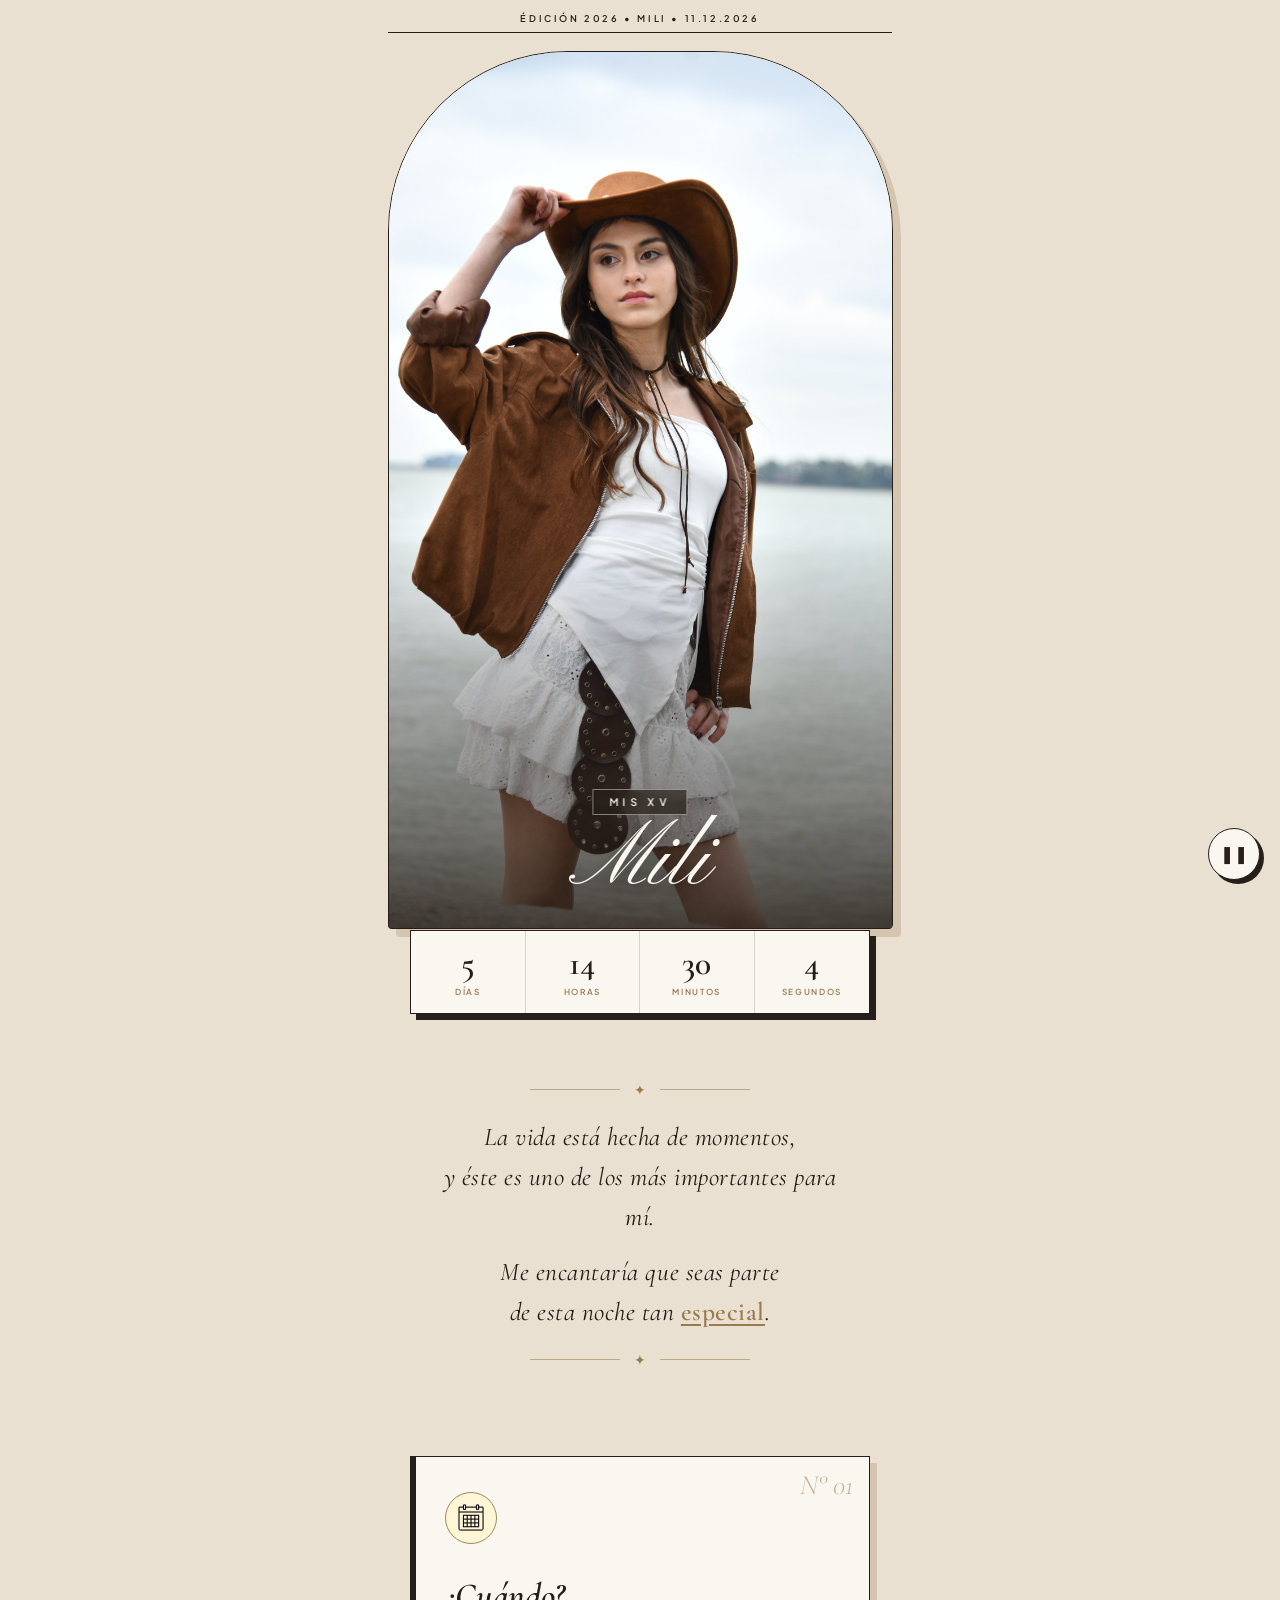
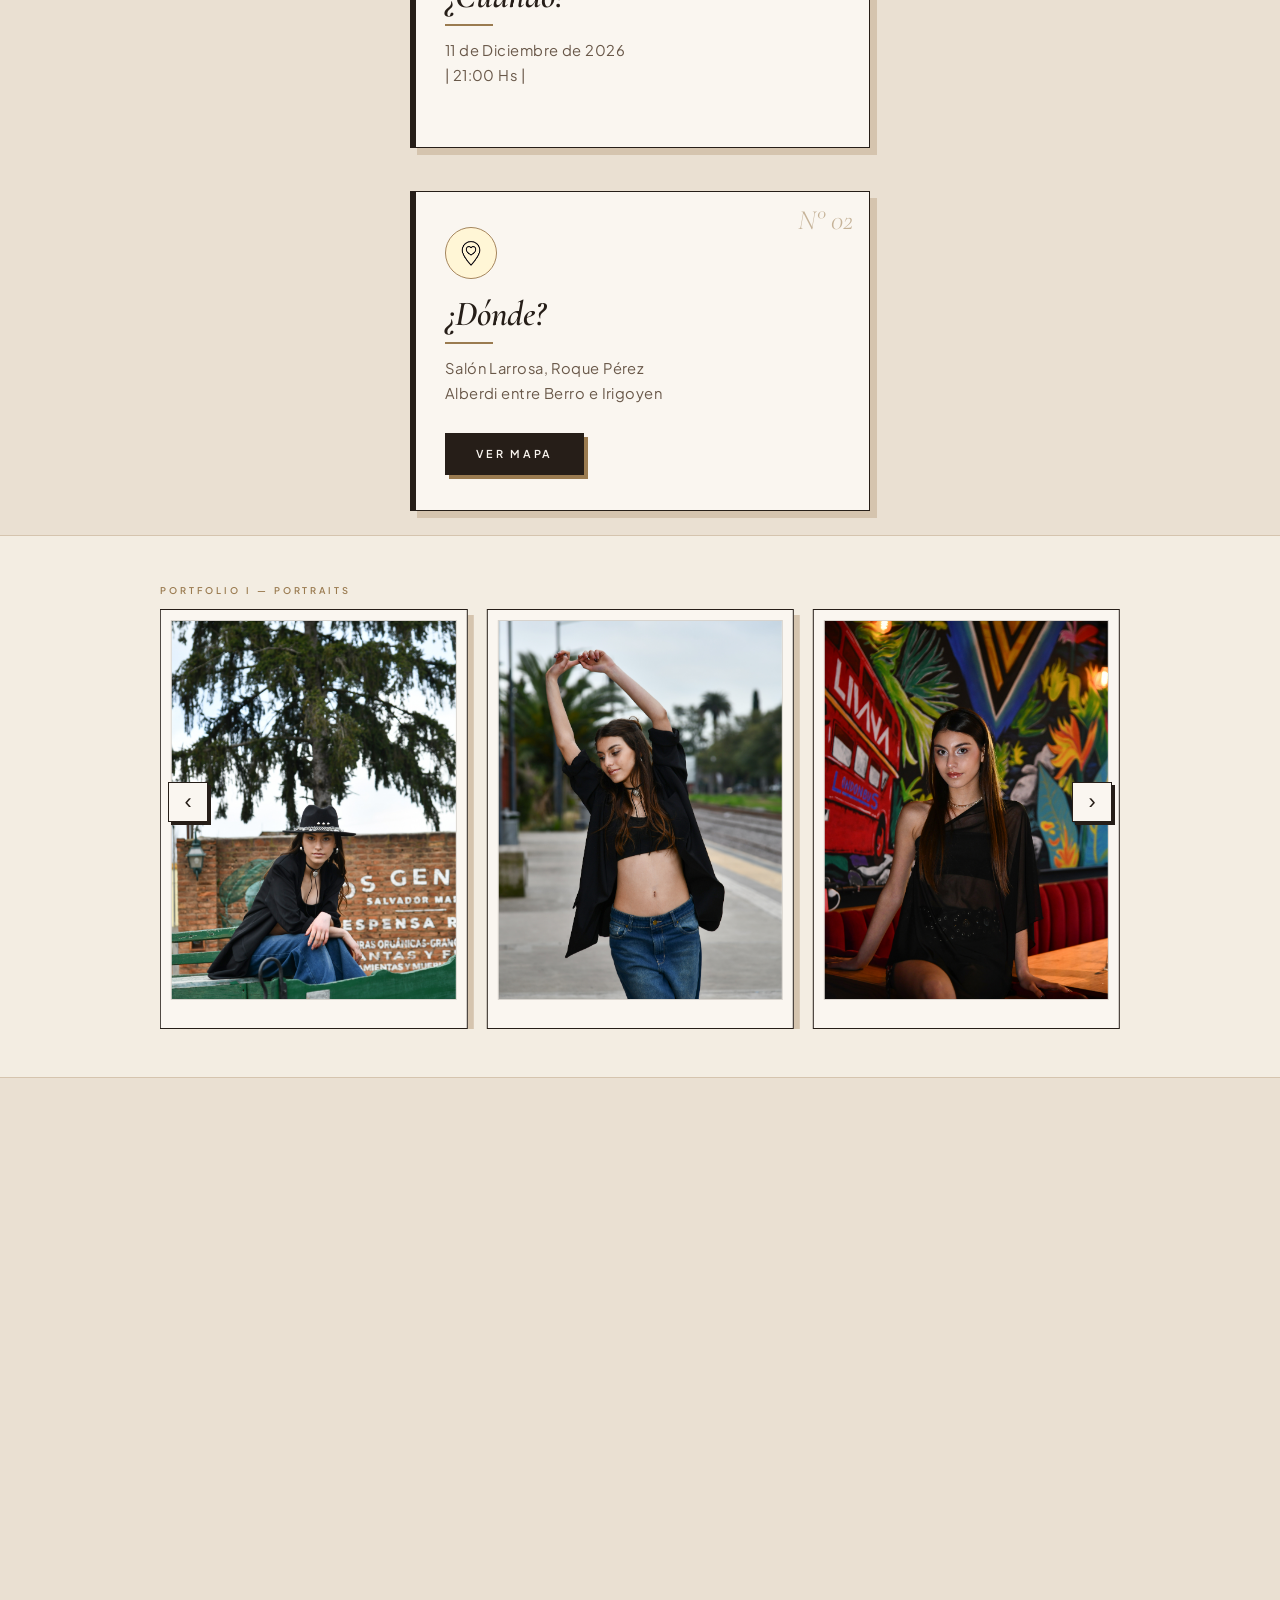
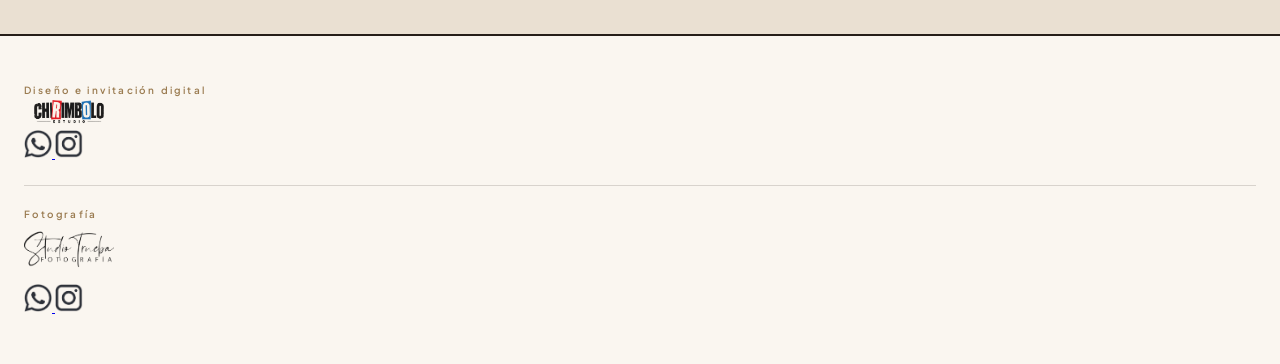
==== invitacion.html @ b67d34da "Add files via upload" ====
<!DOCTYPE html>
<html lang="es">
<head>
  <meta charset="UTF-8" />
  <meta name="viewport" content="width=device-width, initial-scale=1.0" />
  <title>Mis XV Mili</title>

  <link rel="icon" type="image/png" href="Pixelarte Isologotipo.png">

  <link rel="stylesheet" href="inv.css">
</head>
<body>

  <!-- Música -->
  <audio id="musica" loop>
    <source src="Clocks-Coldplay Letra en español inglés.mp3" type="audio/mpeg">
  </audio>

  <!-- Botón música -->
  <button id="musicToggle" class="music-btn">▶</button>

<section class="foto-portada">
  <img src="Inicio.JPG" class="hero-desktop" alt="Foto de la quinceañera">
  <img src="Inicio.JPG" class="hero-mobile" alt="Foto">
  <div class="hero-text">
    <span class="hero-title">MIS XV</span>

<div class="hero-divider">
    <span>✦</span>
</div>

<span class="hero-name">Mili</span>
  </div>

  
   <!-- CUENTA REGRESIVA -->
  <div class="countdown-wrapper">
    <div class="countdown">
      <div class="time-box">
        <span id="days">0</span>
        <small>DÍAS</small>
      </div>
      <div class="time-box">
        <span id="hours">0</span>
        <small>HORAS</small>
      </div>
      <div class="time-box">
        <span id="minutes">0</span>
        <small>MINUTOS</small>
      </div>
      <div class="time-box">
        <span id="seconds">0</span>
        <small>SEGUNDOS</small>
      </div>
    </div>
  </div>
</section>


 <section class="frase-separador">

    <div class="linea reveal">
        ✦
    </div>

    <p class="frase-texto reveal">
        La vida está hecha de momentos,<br>
        y éste es uno de los más importantes para mí.
    </p>

    <p class="frase-texto reveal">
        Me encantaría que seas parte<br>
        de esta noche tan <span>especial</span>.
    </p>

    <div class="linea reveal">
        ✦
    </div>

</section>

<section class="section-fecha reveal">
  <div class="fecha-contenido">
    
    <div class="fecha-icono">
      <img src="Cuando.gif" alt="Calendario">
    </div>

    <h2 class="fecha-titulo">¿Cuándo?</h2>

    <p class="fecha-texto">
      11 de Diciembre de 2026<br>
      | 21:00 Hs |
    </p>

  </div>
</section>

<section class="donde-section reveal">

  <!-- ICONO (poné tu imagen acá) -->
  <img src="Calendario.gif" alt="Ubicación" class="icono-donde">

  <p class="donde-titulo">¿Dónde?</p>

  <p class="donde-info">
    Salón Larrosa, Roque Pérez <br>
    Alberdi entre Berro e Irigoyen
  </p>

  <button class="donde-boton" onclick="abrirMapa('fiesta')">
    VER MAPA
  </button>

</section>
<!-- MAPA MODAL -->
<div id="mapaModal" class="mapa-modal">
  <div class="mapa-contenido">
    <button class="cerrar-album" onclick="cerrarMapa()"></button>
    
   <iframe 
src="https://www.google.com/maps/embed?pb=!1m18!1m12!1m3!1d3252.9111713879424!2d-59.37922183006784!3d-35.38265906563642!2m3!1f0!2f0!3f0!3m2!1i1024!2i768!4f13.1!3m3!1m2!1s0x95bdbbd68491aa37%3A0xf78b8e0d3617f4bd!2sSal%C3%B3n%20Larrossa!5e0!3m2!1ses-419!2sar!4v1794348643509!5m2!1ses-419!2sar"
allowfullscreen=""
loading="lazy"
referrerpolicy="strict-origin-when-cross-origin">
</iframe>
  </div>
</div>

<section class="carousel-section reveal">
  <div class="carousel-container carousel-hidden">


    <button class="carousel-btn prev" onclick="moveSlide(this, -1)">‹</button>
<button class="carousel-btn next" onclick="moveSlide(this, 1)">›</button>



    <div class="carousel-track">
      <div class="carousel-item"><img src="1.JPG" alt=""></div>
      <div class="carousel-item"><img src="2.JPG" alt=""></div>
      <div class="carousel-item"><img src="3.JPG" alt=""></div>
      <div class="carousel-item"><img src="4.JPG" alt=""></div>
      <div class="carousel-item"><img src="1.JPG" alt=""></div>
      <div class="carousel-item"><img src="2.JPG" alt=""></div>
      <div class="carousel-item"><img src="3.JPG" alt=""></div>
      <div class="carousel-item"><img src="4.JPG" alt=""></div>
      <div class="carousel-item"><img src="1.JPG" alt=""></div>
      <div class="carousel-item"><img src="2.JPG" alt=""></div>
      <div class="carousel-item"><img src="3.JPG" alt=""></div>
      <div class="carousel-item"><img src="4.JPG" alt=""></div>
      <div class="carousel-item"><img src="1.JPG" alt=""></div>
      <div class="carousel-item"><img src="2.JPG" alt=""></div>
      <div class="carousel-item"><img src="3.JPG" alt=""></div>
      <div class="carousel-item"><img src="4.JPG" alt=""></div>
      <div class="carousel-item"><img src="1.JPG" alt=""></div>
      <div class="carousel-item"><img src="2.JPG" alt=""></div>
      <div class="carousel-item"><img src="3.JPG" alt=""></div>
      <div class="carousel-item"><img src="4.JPG" alt=""></div>
      <div class="carousel-item"><img src="1.JPG" alt=""></div>
      <div class="carousel-item"><img src="2.JPG" alt=""></div>
      <div class="carousel-item"><img src="3.JPG" alt=""></div>
      <div class="carousel-item"><img src="4.JPG" alt=""></div>
      <div class="carousel-item"><img src="1.JPG" alt=""></div>
      <div class="carousel-item"><img src="2.JPG" alt=""></div>
      <div class="carousel-item"><img src="3.JPG" alt=""></div>
      <div class="carousel-item"><img src="4.JPG" alt=""></div>
      <div class="carousel-item"><img src="1.JPG" alt=""></div>
      <div class="carousel-item"><img src="2.JPG" alt=""></div>
      <div class="carousel-item"><img src="3.JPG" alt=""></div>
      <div class="carousel-item"><img src="4.JPG" alt=""></div>
      <div class="carousel-item"><img src="1.JPG" alt=""></div>
      <div class="carousel-item"><img src="2.JPG" alt=""></div>
      <div class="carousel-item"><img src="3.JPG" alt=""></div>
      <div class="carousel-item"><img src="4.JPG" alt=""></div>
      <div class="carousel-item"><img src="1.JPG" alt=""></div>
      <div class="carousel-item"><img src="2.JPG" alt=""></div>
      <div class="carousel-item"><img src="3.JPG" alt=""></div>
      <div class="carousel-item"><img src="4.JPG" alt=""></div>
      <div class="carousel-item"><img src="1.JPG" alt=""></div>
      <div class="carousel-item"><img src="2.JPG" alt=""></div>
      <div class="carousel-item"><img src="3.JPG" alt=""></div>
      <div class="carousel-item"><img src="4.JPG" alt=""></div>
      <div class="carousel-item"><img src="1.JPG" alt=""></div>
      <div class="carousel-item"><img src="2.JPG" alt=""></div>
      <div class="carousel-item"><img src="3.JPG" alt=""></div>
      <div class="carousel-item"><img src="4.JPG" alt=""></div>   
    </div>

  </div>
</section>

<section class="dresscode-section reveal">

  <!-- ICONO (reemplazá src por el tuyo) -->
  <img src="Ubicacion.gif" alt="Dress Code" class="dresscode-icono">

  <h2 class="dresscode-titulo">Dress Code</h2>

  <p class="dresscode-tipo">ELEGANTE - SPORT</p>

  <div class="dresscode-linea"></div>

  <p class="dresscode-aclaracion">
    Evitar colores claros <br>
    cómo el beige.<br>
    
  </p>

</section>

<section class="regalo-section reveal">

  <div class="regalo-contenido">

    <!-- ICONO -->
    <div class="regalo-icono">
      <img src="Diamante.gif" alt="Regalo">
    </div>

    <h2 class="regalo-titulo">Regalo</h2>

   <p class="regalo-texto">
  Tu presencia es mi mejor regalo.<br>
  Pero si deseás tener un detalle conmigo,<br>
  en el salón encontrarás una urna disponible<br>
</p>

  

  </section>

<section class="carousel-section carousel-horizontal reveal">

  <div class="carousel-container carousel-hidden">

    <button class="carousel-btn prev" onclick="moveSlide(this, -1)">‹</button>
<button class="carousel-btn next" onclick="moveSlide(this, 1)">›</button>


    <div class="carousel-track">
      
      <div class="carousel-item"><img src="5.JPG" alt=""></div>
      <div class="carousel-item"><img src="6.JPG" alt=""></div>
       <div class="carousel-item"><img src="7.JPG" alt=""></div>
      <div class="carousel-item"><img src="8.JPG" alt=""></div>
      <div class="carousel-item"><img src="5.JPG" alt=""></div>
      <div class="carousel-item"><img src="6.JPG" alt=""></div>
       <div class="carousel-item"><img src="7.JPG" alt=""></div>
      <div class="carousel-item"><img src="8.JPG" alt=""></div>
      <div class="carousel-item"><img src="5.JPG" alt=""></div>
      <div class="carousel-item"><img src="6.JPG" alt=""></div>
       <div class="carousel-item"><img src="7.JPG" alt=""></div>
      <div class="carousel-item"><img src="8.JPG" alt=""></div>
      <div class="carousel-item"><img src="5.JPG" alt=""></div>
      <div class="carousel-item"><img src="6.JPG" alt=""></div>
       <div class="carousel-item"><img src="7.JPG" alt=""></div>
      <div class="carousel-item"><img src="8.JPG" alt=""></div>
      <div class="carousel-item"><img src="5.JPG" alt=""></div>
      <div class="carousel-item"><img src="6.JPG" alt=""></div>
       <div class="carousel-item"><img src="7.JPG" alt=""></div>
      <div class="carousel-item"><img src="8.JPG" alt=""></div>
      <div class="carousel-item"><img src="5.JPG" alt=""></div>
      <div class="carousel-item"><img src="6.JPG" alt=""></div>
       <div class="carousel-item"><img src="7.JPG" alt=""></div>
      <div class="carousel-item"><img src="8.JPG" alt=""></div>
      <div class="carousel-item"><img src="5.JPG" alt=""></div>
      <div class="carousel-item"><img src="6.JPG" alt=""></div>
       <div class="carousel-item"><img src="7.JPG" alt=""></div>
      <div class="carousel-item"><img src="8.JPG" alt=""></div>
      <div class="carousel-item"><img src="5.JPG" alt=""></div>
      <div class="carousel-item"><img src="6.JPG" alt=""></div>
       <div class="carousel-item"><img src="7.JPG" alt=""></div>
      <div class="carousel-item"><img src="8.JPG" alt=""></div>
      <div class="carousel-item"><img src="5.JPG" alt=""></div>
      <div class="carousel-item"><img src="6.JPG" alt=""></div>
       <div class="carousel-item"><img src="7.JPG" alt=""></div>
      <div class="carousel-item"><img src="8.JPG" alt=""></div>
    </div>

  </div>

</section>

<section class="frase-separador frase-oscura reveal">

  <div class="linea reveal">
    ✦
</div>

<p class="frase-texto-oscura reveal">
    Quiero que seas parte<br>
    de esta noche tan <span>especial</span> para mí.
</p>

<div class="linea reveal">
    ✦
</div>

</section>
<section class="musica-section reveal">

  <img src="Musica.gif" alt="Música" class="musica-icono">

  <h2 class="musica-titulo">Sumá tu canción</h2>

  <p class="musica-texto">
    Ayudame a crear la playlist<br>
     de una noche inolvidable.
  </p>

  <!-- 🎧 VISTA PREVIA SPOTIFY -->
<div class="spotify-preview">
  <iframe
    src="https://open.spotify.com/embed/playlist/00K1z0kXA0NPDXsblaINLL?theme=0"
    loading="lazy"
    allow="autoplay; clipboard-write; encrypted-media; fullscreen; picture-in-picture">
  </iframe>
</div>

<a
  href="https://open.spotify.com/playlist/00K1z0kXA0NPDXsblaINLL?si=Nli1mqdmSrKj_3vK8nxRoQ&utm_source=copy-link&pt=3819797ff99a1fb57d32ac31bb724692&pi=J-cpy6AhRpuM_"
  target="_blank"
  class="musica-boton"
>
  AGREGAR CANCIONES
</a>

</section>


<section class="instagram-section reveal">

  <div class="instagram-contenido">

    <!-- ICONO (logo instagram / gif) -->
    <div class="instagram-icono">
      <img src="Ubicacion.gif" alt="Instagram">
    </div>

    <h2 class="instagram-titulo">Seguime en Instagram</h2>

    <p class="instagram-texto">
      Compartí tus fotos, videos y recuerdos<br>
de esta noche tan especial<br>
      etiquetándome en Instagram.<br>
    </p>

    <div class="instagram-preview">
  <img src="Foto Instagram.png" alt="Perfil de Instagram" class="ig-avatar">

  <p class="ig-user">_milagrossduarte</p>

  <div class="ig-grid">
    <img src="5.JPG" alt="">
    <img src="4.JPG" alt="">
    <img src="3.JPG" alt="">
  </div>
</div>

    <a
  href="https://www.instagram.com/_milagrossduarte?utm_source=ig_web_button_share_sheet&igsh=ZDNlZDc0MzIxNw=="
  target="_blank"
  class="instagram-boton"
>
  VER INSTAGRAM
</a>

  </div>

</section>

<section class="asistencia-section reveal">
  <p class="asistencia-titulo">Confirmá tú Asistencia</p>
  <p class="asistencia-fecha">Antes del 1 de Agosto de 2026</p>

  <!-- CANTIDAD (AFUERA DEL CUADRO) -->
<div class="cantidad-wrapper">
  <label for="cantidadPersonas" class="label">
    Número de personas a confirmar
  </label>

  <select name="entry.540690027" id="cantidadPersonas" required>
    <option value="">Seleccionar</option>
    <option value="1">1 persona</option>
    <option value="2">2 personas</option>
    <option value="3">3 personas</option>
    <option value="4">4 personas</option>
    <option value="5">5 personas</option>
    <option value="6">6 personas</option>
    <option value="7">7 personas</option>
  </select>
</div>

  <div class="asistencia-card">
    <form
  id="asistenciaForm"
  action="https://docs.google.com/forms/d/e/1FAIpQLSdGxmUb4nvLiEuJj9koapViYxjZdko2hRvMwP4d0Tkzmuyo1w/formResponse"
      method="POST"
      target="hidden_iframe"
    >
   <input
  type="hidden"
  name="entry.540690027"
  id="cantidadHidden"
/>

<div class="campo campo-radios">
        <label class="label">¿Asistirás?</label>

        <label class="radio-item">
          <input type="radio" name="entry.1779840284" value="Confirmo Asistencia" required>
          <span>¡Confirmo!</span>
        </label>

        <label class="radio-item">
          <input type="radio" name="entry.1779840284" value="No podré asistir">
          <span>No podré asistir</span>
        </label>
      </div>

      <!-- Personas extra (2,3,4,5) -->
<div id="personasExtra"></div>

           <!-- INVITADOS -->
      <div id="personasContainer"></div>

      <!-- CAMPO OCULTO -->
     <textarea
  name="entry.555114571"
  id="datosFinales"
  style="display:none;"
></textarea>


      <!-- MENSAJE -->
      <div class="campo">
  <label class="label">Mensaje</label>

  <textarea
    name="entry.1248954764"
    id="mensaje"
    placeholder="Escribime lo que quieras 🤍"
    maxlength="200"
  ></textarea>

  <small id="contador" style="
    display:block;
    margin-top:6px;
    font-size:0.65rem;
    letter-spacing:0.12em;
    color:#4A3A39;
    text-align:right;
  ">
    180 caracteres restantes
  </small>
</div>

    </form>

    <button
  type="submit"
  class="asistencia-boton"
  form="asistenciaForm"
>
  ENVIAR RESPUESTA
</button>

    <iframe name="hidden_iframe" style="display:none;"></iframe>

    <div id="mensajeGracias" class="mensaje-gracias oculto">
      <p class="mensaje-titulo">¡GRACIAS!</p>
      <p class="mensaje-texto">Tu respuesta fue enviada correctamente 🤍</p>
    </div>
  </div>
</section>

<section class="calendario-section reveal">

  <div class="calendario-contenido">

    <!-- ICONO -->
    <div class="calendario-icono">
      <img src="Spotify.gif" alt="Calendario">
    </div>

    <h2 class="calendario-titulo">Reservá la Fecha</h2>

    <p class="calendario-texto">
      Reservá la fecha a tu calendario<br>
      y preparate para disfrutar<br>
      una noche inolvidable.
    </p>

<a
  href="https://calendar.google.com/calendar/render?action=TEMPLATE&text=Mis+XV+de+Mili&dates=20261212T000000Z/20261212T080000Z&details=Te+espero+para+celebrar+mis+XV.+Una+noche+inolvidable+para+compartir+juntos.&location=Sal%C3%B3n+Larrosa,+Alberdi+entre+Berro+e+Irigoyen,+Roque+P%C3%A9rez,+Buenos+Aires"
  target="_blank"
  class="calendario-boton">
  AGREGAR AL CALENDARIO
</a>

  </div>

</section>

<section class="frase-separador reveal">
  <div class="linea reveal">
    ✦
</div>

  <p class="frase-texto reveal">
    La cuenta regresiva ya comenzó...<br>
    <span>¡Te espero para celebrar juntos!</span>
</p>

  <div class="linea reveal">
    ✦
</div>
</section>

<section class="foto-espera-section reveal">

  <div class="foto-espera-contenido">

    <!-- FOTO VERTICAL -->
    <img src="Final.JPG" alt="Jaz" class="foto-espera-img">

    <!-- ICONO -->
    <img src="Sobre.gif" alt="Icono" class="foto-espera-icono">

    <!-- TEXTO -->
    <p class="foto-espera-texto">Te espero!</p>
    <p class="foto-espera-nombre">Mili</p>

  </div>

</section>

  <script src="script.js"></script>

  <footer class="footer">

  <!-- PIXELARTE -->
  <div class="footer-bloque">

    <p class="footer-label">
      Diseño e invitación digital
    </p>

    <div class="footer-contenido">

      <img src="Chirimbolo Estudio sin fondo.png" alt="Pixelarte" class="footer-logo">

      <div class="footer-redes">

        <a
          href="https://wa.me/5492345478614"
          target="_blank"
          aria-label="WhatsApp"
          class="footer-icono"
        >
          <img src="Whatsapp.png" alt="WhatsApp">
        </a>

        <a
          href="https://www.instagram.com/chirimbolo_estudio/"
          target="_blank"
          aria-label="Instagram"
          class="footer-icono"
        >
          <img src="Instagram.png" alt="Instagram">
        </a>

      </div>

    </div>

  </div>

  <!-- FOTÓGRAFO -->
  <div class="footer-bloque">

    <p class="footer-label">
      Fotografía
    </p>

    <div class="footer-contenido">

      <img src="Logo Negro.png" alt="Fotógrafo" class="footer-logo">

      <div class="footer-redes">

        <a
          href="https://wa.me/5492345522640"
          target="_blank"
          aria-label="WhatsApp"
          class="footer-icono"
        >
          <img src="Whatsapp.png" alt="WhatsApp">
        </a>

        <a
          href="https://www.instagram.com/studiotrueba/"
          target="_blank"
          aria-label="Instagram"
          class="footer-icono"
        >
          <img src="Instagram.png" alt="Instagram">
        </a>

      </div>

    </div>

  </div>

</footer>

</body>
</html>
---- inv.css ----
/* ==========================================================================
   MAISON SABLE (BEIGE EDITORIAL & ARQUITECTÓNICO) — INVITACIÓN ALMA (inv.css)
   100% Compatible con invitacion.html y script.js de Mis XV Alma
   - Paleta Beige Arena (#EAE0D2), Lino (#F4EFE6), Papel Crema (#FAF6F0) y Espresso (#261E18)
   - Ambos carruseles (.carousel-section vertical y .carousel-horizontal) 100% operativos
   - Sin fotos torcidas ni carteles sobre la cara
   - Optimizado para celular (corrige el grid roto de #asistenciaForm y el zoom en iOS)
   ========================================================================== */
@import url('https://fonts.googleapis.com/css2?family=Cormorant+Garamond:ital,wght@0,300;0,400;0,500;0,600;1,300;1,400&family=Plus+Jakarta+Sans:wght@300;400;500;600&family=Pinyon+Script&display=swap');

* {
  margin: 0;
  padding: 0;
  box-sizing: border-box;
}

:root {
  --beige-main: #EAE0D2;       /* Beige arena principal */
  --beige-soft: #F3EDE2;       /* Lino suave */
  --beige-card: #FAF6F0;       /* Crema cálido papel */
  --beige-deep: #D5C4AE;       /* Visón / Arena tostada */
  --bronze: #9A7B50;           /* Bronce mate */
  --espresso: #261E18;         /* Café espresso profundo */
  --moka: #695849;             /* Marrón visón para textos secundarios */
  --line-dark: rgba(38, 30, 24, 0.16);
  --form-width: 440px;
}

@font-face {
  font-family: 'Allura';
  src: url('Allura-Regular.ttf') format('truetype');
}

@font-face {
  font-family: 'Barlow';
  src: url('Barlow-Regular.ttf') format('truetype');
}

html {
  scroll-behavior: smooth;
}

body {
  margin: 0;
  font-family: 'Plus Jakarta Sans', 'Barlow', sans-serif;
  background-color: var(--beige-main);
  color: var(--espresso);
  overflow-x: hidden;
  -webkit-font-smoothing: antialiased;
}

/* ==========================================================================
   1. PORTADA EDITORIAL BEIGE — FOTO 100% DESPEJADA EN ARCO DE GALERÍA
   ========================================================================== */
.foto-portada {
  position: relative;
  width: 100%;
  height: 110vh;
    height: 110svh;
  max-width: 540px;
  margin: 0 auto;
  padding: 3.2rem 1.1rem 3.8rem;
  background-color: var(--beige-main);
  overflow: visible;
  display: flex;
  flex-direction: column;
  justify-content: center;
  align-items: center;
}

/* Membrete superior estilo revista editorial */
.foto-portada::before {
  content: "ÉDICIÓN 2026  •  MILI  •  11.12.2026";
  position: absolute;
  top: 12px;
  left: 1.1rem;
  right: 1.1rem;
  padding-bottom: 8px;
  border-bottom: 1px solid var(--espresso);
  font-family: 'Plus Jakarta Sans', sans-serif;
  font-size: 0.58rem;
  font-weight: 600;
  letter-spacing: 0.28em;
  color: var(--espresso);
  text-align: center;
  z-index: 4;
}

/* Degradé suave solo en la base inferior de la foto para que el nombre se lea perfecto */
.foto-portada::after {
  content: "";
  position: absolute;
  left: 1.1rem;
  right: 1.1rem;
  bottom: 3.8rem;
  height: 40%;
  background: linear-gradient(
    180deg,
    rgba(38, 30, 24, 0) 0%,
    rgba(38, 30, 24, 0.52) 70%,
    rgba(38, 30, 24, 0.82) 100%
  );
  z-index: 2;
  pointer-events: none;
  border-radius: 0 0 4px 4px;
}

.foto-portada img {
  position: relative;
  width: 100%;
  height: 100%;
  object-fit: cover;
  object-position: center top;
  z-index: 1;
  border: 1px solid var(--espresso);
  border-radius: 180px 180px 4px 4px;
  box-shadow: 8px 8px 0px var(--beige-deep);
  will-change: transform;
  transition: transform 0.1s linear;
}

.foto-portada .hero-desktop {
  display: block !important;
}

.foto-portada .hero-mobile {
  display: none !important;
}

@media (max-width: 480px) {
  .foto-portada .hero-desktop {
    display: none !important;
  }
  .foto-portada .hero-mobile {
    display: block !important;
  }
}

/* Nombre ubicado en el tercio inferior para dejar la cara de Alma 100% libre */
.hero-text {
  position: absolute;
  top: auto !important;
  bottom: 5.2rem;
  left: 50%;
  transform: translateX(-50%);
  width: 88%;
  text-align: center;
  z-index: 3;
  pointer-events: none;
}

.hero-title {
  display: inline-block;
  font-family: 'Plus Jakarta Sans', sans-serif;
  font-size: 0.65rem;
  font-weight: 600;
  letter-spacing: 0.42em;
  color: var(--beige-card);
  background-color: rgba(38, 30, 24, 0.65);
  backdrop-filter: blur(4px);
  padding: 0.35rem 1rem;
  border: 1px solid rgba(250, 246, 240, 0.45);
  text-transform: uppercase;
  text-shadow: none;
}

.hero-divider {
  display: none;
}

.hero-name {
  display: block;
  font-family: 'Pinyon Script', 'Allura', cursive;
  font-size: clamp(3.8rem, 15vw, 5.5rem);
  line-height: 1;
  margin-top: 0.25rem;
  color: #FAF6F0;
  text-shadow: 0 4px 18px rgba(0, 0, 0, 0.45);
  opacity: 1;
  animation: none;
}

/* ==========================================================================
   2. CUENTA REGRESIVA — TIRA ARQUITECTÓNICA CONTINUA EN PAPEL CREMA
   ========================================================================== */
.countdown-wrapper {
  position: absolute;
  bottom: -24px;
  left: 50%;
  transform: translateX(-50%);
  width: calc(100% - 2.2rem);
  max-width: 460px;
  z-index: 10;
}

.countdown {
  display: grid;
  grid-template-columns: repeat(4, 1fr);
  gap: 0;
  width: 100%;
  background-color: var(--beige-card);
  border: 1px solid var(--espresso);
  box-shadow: 6px 6px 0px var(--espresso);
}

.time-box {
  width: 100% !important;
  height: 82px !important;
  background: transparent !important;
  border: none !important;
  border-right: 1px solid var(--line-dark) !important;
  border-radius: 0 !important;
  box-shadow: none !important;
  display: flex;
  flex-direction: column;
  justify-content: center;
  align-items: center;
  position: relative;
}

.time-box:last-child {
  border-right: none !important;
}

.time-box::before,
.time-box::after {
  display: none !important;
}

.time-box span {
  font-family: 'Cormorant Garamond', serif;
  font-size: 2.1rem !important;
  font-weight: 600;
  line-height: 1;
  color: var(--espresso) !important;
}

.time-box small {
  margin-top: 6px;
  font-family: 'Plus Jakarta Sans', sans-serif;
  font-size: 0.52rem !important;
  font-weight: 600;
  letter-spacing: 0.2em;
  color: var(--bronze) !important;
  text-transform: uppercase;
}

/* ==========================================================================
   3. BOTÓN DE MÚSICA (SELLO CIRCULAR EN ESPRESSO & CREMA)
   ========================================================================== */
.music-btn {
  position: fixed;
  bottom: 20px;
  right: 20px;
  width: 52px;
  height: 52px;
  border-radius: 50%;
  border: 1px solid var(--espresso);
  background: var(--beige-card);
  color: var(--espresso);
  font-size: 17px;
  cursor: pointer;
  z-index: 9999;
  display: flex;
  align-items: center;
  justify-content: center;
  box-shadow: 4px 4px 0px var(--espresso);
  transition: all 0.25s ease;
}

.music-btn:hover,
.music-btn:active {
  background: var(--espresso);
  color: var(--beige-card);
  transform: translate(2px, 2px);
  box-shadow: 2px 2px 0px var(--bronze);
}

.music-btn.paused {
  opacity: 0.8;
}

/* ==========================================================================
   4. FRASES SEPARADORAS — ESTILO CITA EDITORIAL
   ========================================================================== */
.frase-separador,
.frase-oscura {
  width: 100%;
  margin: 0 auto;
  padding: 4.5rem 1.5rem 3rem;
  background: var(--beige-main) !important;
  position: relative;
  text-align: center;
  overflow: hidden;
}

.linea,
.linea-oscura {
  display: flex;
  align-items: center;
  justify-content: center;
  gap: 14px;
  color: var(--bronze) !important;
  font-size: 0.85rem;
  width: 220px;
  margin: 1.2rem auto;
  background: transparent !important;
}

.linea::before,
.linea::after {
  content: "";
  flex: 1;
  height: 1px;
  background: var(--bronze) !important;
  opacity: 0.55;
}

.frase-texto,
.frase-texto-oscura {
  font-family: 'Cormorant Garamond', serif;
  font-style: italic;
  font-size: clamp(1.3rem, 4.5vw, 1.6rem) !important;
  font-weight: 400;
  letter-spacing: 0.02em !important;
  line-height: 1.55 !important;
  text-transform: none !important;
  color: var(--espresso) !important;
  max-width: 420px;
  margin: 0 auto 1rem;
}

.frase-texto span,
.frase-texto-oscura span {
  color: var(--bronze) !important;
  font-weight: 600;
  font-style: normal;
  text-decoration: underline;
  text-underline-offset: 4px;
}

/* ==========================================================================
   5. BLOQUES DE EVENTO — FICHAS ARQUITECTÓNICAS NUMERADAS (N° 01 - N° 07)
   ========================================================================== */
.section-fecha,
.donde-section,
.dresscode-section,
.regalo-section,
.musica-section,
.instagram-section,
.calendario-section {
  background: var(--beige-main) !important;
  padding: 1.3rem 1.1rem !important;
  position: relative;
}

/* Convertimos cada sección en una Ficha de Atelier con lomo lateral espresso */
.fecha-contenido,
.donde-section,
.dresscode-section,
.regalo-section,
.musica-section,
.instagram-contenido,
.calendario-contenido {
  max-width: 460px;
  margin: 0 auto !important;
  background-color: var(--beige-card) !important;
  border: 1px solid var(--espresso) !important;
  border-left: 6px solid var(--espresso) !important;
  padding: 2.2rem 1.6rem 2.2rem 1.8rem !important;
  box-shadow: 7px 7px 0px var(--beige-deep);
  position: relative;
  text-align: left !important;
  display: flex;
  flex-direction: column;
  align-items: flex-start !important;
}

/* Como .donde-section, .dresscode-section, .regalo-section y .musica-section son la tarjeta misma,
   les damos margen superior e inferior para que queden separadas en el celular */
.donde-section,
.dresscode-section,
.regalo-section,
.musica-section {
  width: calc(100% - 2.2rem);
  margin-top: 1.4rem !important;
  margin-bottom: 1.4rem !important;
}

/* Adentro de .regalo-section, quitamos bordes duplicados a .regalo-contenido
   porque en el HTML de Alma el alias y el botón están afuera de .regalo-contenido */
.regalo-section .regalo-contenido {
  max-width: 100%;
  margin: 0 !important;
  padding: 0 !important;
  background: transparent !important;
  border: none !important;
  box-shadow: none !important;
  display: flex;
  flex-direction: column;
  align-items: flex-start !important;
}

/* Numeración editorial en la esquina superior derecha de cada ficha */
.fecha-contenido::before,
.donde-section::before,
.dresscode-section::before,
.regalo-section::before,
.musica-section::before,
.instagram-contenido::before,
.calendario-contenido::before {
  position: absolute;
  top: 14px;
  right: 16px;
  font-family: 'Cormorant Garamond', serif;
  font-style: italic;
  font-size: 1.75rem;
  font-weight: 300;
  color: var(--bronze);
  opacity: 0.55;
  line-height: 1;
}

.fecha-contenido::before { content: "N° 01"; }
.donde-section::before { content: "N° 02"; }
.dresscode-section::before { content: "N° 03"; }
.regalo-section::before { content: "N° 04"; }
.musica-section::before { content: "N° 05"; }
.instagram-contenido::before { content: "N° 06"; }
.calendario-contenido::before { content: "N° 07"; }

/* Íconos dentro de un medallón circular beige arena */
.fecha-icono,
.regalo-icono,
.instagram-icono,
.calendario-icono {
  margin: 0 0 0.8rem 0 !important;
}

.fecha-icono img,
.icono-donde,
.dresscode-icono,
.album-icono,
.regalo-icono img,
.musica-icono,
.instagram-icono img,
.calendario-icono img {
  width: 52px !important;
  height: 52px !important;
  object-fit: contain;
  margin: 0 0 0.8rem 0 !important;
  padding: 8px;
  background-color: var(--beige-main);
  border: 1px solid var(--bronze);
  border-radius: 50%;
  filter: sepia(0.35) contrast(1.05);
  animation: none !important;
}

/* Títulos de ficha en Serif Italiana */
.fecha-titulo,
.donde-titulo,
.dresscode-titulo,
.album-titulo,
.regalo-titulo,
.musica-titulo,
.instagram-titulo,
.calendario-titulo,
.asistencia-titulo {
  font-family: 'Cormorant Garamond', serif !important;
  font-size: 2.2rem !important;
  font-weight: 600 !important;
  font-style: italic;
  color: var(--espresso) !important;
  letter-spacing: -0.01em !important;
  margin: 0.2rem 0 0.75rem 0 !important;
  text-align: left !important;
  line-height: 1.1;
}

.fecha-titulo::after,
.donde-titulo::after,
.dresscode-titulo::after,
.regalo-titulo::after,
.musica-titulo::after,
.instagram-titulo::after,
.calendario-titulo::after {
  content: "";
  display: block;
  width: 48px !important;
  height: 2px !important;
  background: var(--bronze) !important;
  margin: 8px 0 0 0 !important;
}

/* Párrafos informativos */
.fecha-texto,
.donde-info,
.dresscode-aclaracion,
.album-texto,
.regalo-texto,
.musica-texto,
.instagram-texto,
.calendario-texto {
  font-family: 'Plus Jakarta Sans', 'Barlow', sans-serif !important;
  font-size: 0.92rem !important;
  font-weight: 400;
  letter-spacing: 0.03em !important;
  line-height: 1.75 !important;
  color: var(--moka) !important;
  text-align: left !important;
  margin: 0 0 1.4rem 0 !important;
}

.dresscode-tipo {
  display: inline-block;
  font-family: 'Plus Jakarta Sans', sans-serif !important;
  font-size: 0.72rem !important;
  font-weight: 600 !important;
  letter-spacing: 0.28em !important;
  color: var(--espresso) !important;
  background-color: var(--beige-main);
  border: 1px solid var(--bronze);
  padding: 0.35rem 0.9rem;
  margin-bottom: 0.9rem !important;
  text-transform: uppercase;
}

.dresscode-linea {
  display: none !important;
}

/* Caja destacada para el Alias de Alma (LOMAAL.2025) */
.alias-label {
  display: inline-block;
  width: 100%;
  padding: 0.85rem 1.2rem;
  margin: 0.2rem 0 1.2rem 0 !important;
  background-color: var(--beige-main);
  border: 1px dashed var(--espresso);
  font-family: 'Plus Jakarta Sans', sans-serif;
  font-size: 0.95rem !important;
  font-weight: 600;
  letter-spacing: 0.22em !important;
  color: var(--espresso) !important;
  text-align: center;
}

.alias-copiado {
  margin-top: 0.75rem !important;
  font-family: 'Plus Jakarta Sans', sans-serif;
  font-size: 0.78rem !important;
  font-weight: 600;
  color: var(--bronze) !important;
}

/* ==========================================================================
   6. BOTONES — SELLO RECTANGULAR CON SOMBRA DESPLAZADA
   ========================================================================== */
.donde-boton,
.album-boton,
.regalo-boton,
.musica-boton,
.instagram-boton,
.calendario-boton,
.asistencia-boton,
.copiar-alias {
  display: inline-block;
  background-color: var(--espresso) !important;
  color: var(--beige-card) !important;
  border: 1px solid var(--espresso) !important;
  border-radius: 0 !important;
  padding: 0.85rem 1.9rem !important;
  margin-top: 0.2rem !important;
  font-family: 'Plus Jakarta Sans', 'Barlow', sans-serif !important;
  font-size: 0.68rem !important;
  font-weight: 600 !important;
  letter-spacing: 0.25em !important;
  text-transform: uppercase;
  text-decoration: none;
  cursor: pointer;
  box-shadow: 4px 4px 0px var(--bronze) !important;
  transition: all 0.2s ease !important;
}

.donde-boton:hover,
.album-boton:hover,
.regalo-boton:hover,
.musica-boton:hover,
.instagram-boton:hover,
.calendario-boton:hover,
.asistencia-boton:hover,
.copiar-alias:hover {
  background-color: var(--bronze) !important;
  border-color: var(--bronze) !important;
  color: #FFFFFF !important;
  transform: translate(2px, 2px) !important;
  box-shadow: 2px 2px 0px var(--espresso) !important;
}

/* ==========================================================================
   7. LOS DOS CARRUSELES DE ALMA (VERTICAL 1-6 Y HORIZONTAL 7-8)
   Limpios, rectos, enmarcados como galería de arte y 100% funcionales
   ========================================================================== */
.carousel-section,
.carousel-horizontal {
  background: var(--beige-soft) !important;
  border-top: 1px solid var(--beige-deep);
  border-bottom: 1px solid var(--beige-deep);
  padding: 3rem 1.1rem !important;
  margin: 1.5rem 0;
  overflow: hidden;
  position: relative;
}

/* Etiqueta superior de galería */
.carousel-section::before {
  content: "PORTFOLIO I — PORTRAITS";
  display: block;
  max-width: 460px;
  margin: 0 auto 0.8rem;
  font-family: 'Plus Jakarta Sans', sans-serif;
  font-size: 0.58rem;
  font-weight: 600;
  letter-spacing: 0.32em;
  color: var(--bronze);
  text-align: left;
}

.carousel-horizontal::before {
  content: "PORTFOLIO II — MOMENTS";
}

/* Forzar visibilidad inmediata para evitar que en celular quede en opacity 0 */
.carousel-container,
.carousel-hidden,
.carousel-visible {
  max-width: 460px;
  margin: 0 auto;
  overflow: hidden;
  width: 100%;
  position: relative;
  opacity: 1 !important;
  transform: none !important;
}

@media (min-width: 769px) {
  .carousel-section:not(.carousel-horizontal) .carousel-container {
    max-width: 960px;
  }
  .carousel-section::before {
    max-width: 960px;
  }
  .carousel-horizontal::before {
    max-width: 460px;
  }
}

.carousel-track {
  display: flex;
  transition: transform 0.5s cubic-bezier(0.25, 1, 0.5, 1);
}

/* En PC el primer carrusel muestra 3 items; en celular muestra 1 item sin margen residual */
.carousel-item {
  flex: 0 0 calc(33.333% - 0.8rem);
  margin-right: 1.2rem;
  border-radius: 0 !important;
  background: var(--beige-card);
  border: 1px solid var(--espresso);
  padding: 10px 10px 28px 10px;
  box-shadow: 6px 6px 0px var(--beige-deep);
}

.carousel-item:last-child {
  margin-right: 0;
}

.carousel-item img {
  width: 100%;
  height: 100%;
  aspect-ratio: 3 / 4;
  object-fit: cover;
  display: block;
  border-radius: 0 !important;
  border: 1px solid var(--line-dark);
  box-shadow: none !important;
}

/* Segundo carrusel (horizontal 7.webp y 8.webp): siempre 1 imagen por vez */
.carousel-horizontal .carousel-item {
  flex: 0 0 100% !important;
  margin-right: 0 !important;
}

.carousel-horizontal .carousel-item img {
  aspect-ratio: 16 / 10 !important;
  height: auto !important;
}

@media (max-width: 768px) {
  .carousel-item {
    flex: 0 0 100% !important;
    margin-right: 0 !important;
  }
}

/* Botones de flecha de los carruseles */
.carousel-btn {
  position: absolute;
  top: 46%;
  transform: translateY(-50%);
  width: 40px !important;
  height: 40px !important;
  border-radius: 0 !important;
  background: var(--beige-card) !important;
  border: 1px solid var(--espresso) !important;
  color: var(--espresso) !important;
  font-size: 1.35rem !important;
  cursor: pointer;
  z-index: 10;
  display: flex;
  align-items: center;
  justify-content: center;
  box-shadow: 3px 3px 0px var(--espresso) !important;
  transition: all 0.2s ease;
}

.carousel-btn:hover {
  background: var(--espresso) !important;
  color: var(--beige-card) !important;
  transform: translateY(-50%) scale(1.05);
}

.carousel-btn.prev {
  left: 8px;
}

.carousel-btn.next {
  right: 8px;
}

/* ==========================================================================
   8. SPOTIFY & INSTAGRAM PREVIEW EN TONOS ARENA
   ========================================================================== */
.spotify-preview {
  width: 100%;
  max-width: 100%;
  margin: 0.4rem 0 1.4rem 0 !important;
  padding: 10px !important;
  background: var(--beige-main) !important;
  border: 1px solid var(--bronze) !important;
  border-radius: 0 !important;
  box-shadow: none !important;
}

.spotify-preview iframe {
  width: 100%;
  height: 380px;
  display: block;
  border: none;
  border-radius: 4px !important;
}

.instagram-preview {
  width: 100%;
  max-width: 100%;
  margin: 0 0 1.5rem 0 !important;
  padding: 1.2rem !important;
  background: var(--beige-main) !important;
  border: 1px solid var(--bronze) !important;
  border-radius: 0 !important;
  box-shadow: none !important;
  text-align: center;
}

.ig-avatar {
  width: 60px;
  height: 60px;
  border-radius: 50%;
  border: 1px solid var(--espresso);
  padding: 3px;
  background: var(--beige-card);
  margin: 0 auto 0.5rem;
  display: block;
  object-fit: cover;
}

.ig-user {
  font-family: 'Plus Jakarta Sans', sans-serif;
  font-size: 0.78rem;
  font-weight: 600;
  letter-spacing: 0.14em;
  color: var(--espresso) !important;
  margin-bottom: 0.9rem;
  text-align: center !important;
}

.ig-grid {
  display: grid;
  grid-template-columns: repeat(3, 1fr);
  gap: 6px;
}

.ig-grid img {
  width: 100%;
  aspect-ratio: 1 / 1;
  object-fit: cover;
  border-radius: 0 !important;
  border: 1px solid var(--espresso);
}

/* ==========================================================================
   9. FORMULARIO DE ASISTENCIA — 100% REPARADO PARA CELULAR (1 A 7 INVITADOS)
   ========================================================================== */
.asistencia-section {
  background: var(--beige-soft) !important;
  border-top: 1px solid var(--beige-deep);
  border-bottom: 1px solid var(--beige-deep);
  padding: 3.5rem 1.1rem !important;
  text-align: center;
  color: var(--espresso) !important;
}

.asistencia-section .asistencia-titulo {
  text-align: center !important;
}

.asistencia-titulo::after {
  margin: 10px auto 0 !important;
  background: var(--bronze) !important;
}

.asistencia-fecha {
  font-family: 'Plus Jakarta Sans', sans-serif;
  font-size: 0.68rem;
  font-weight: 600;
  letter-spacing: 0.25em;
  color: var(--bronze) !important;
  margin-bottom: 1.6rem;
  text-transform: uppercase;
}

.cantidad-wrapper {
  max-width: 460px;
  width: 100%;
  margin: 0 auto 1.2rem;
  padding: 1.3rem 1.5rem;
  background: var(--beige-card);
  border: 1px solid var(--espresso);
  box-shadow: 5px 5px 0px var(--beige-deep);
  text-align: left;
}

.asistencia-card {
  max-width: 460px;
  width: 100%;
  margin: 0 auto;
  padding: 2rem 1.5rem !important;
  background: var(--beige-card) !important;
  border: 1px solid var(--espresso) !important;
  border-radius: 0 !important;
  box-shadow: 7px 7px 0px var(--beige-deep) !important;
  display: flex;
  flex-direction: column;
  gap: 1.2rem;
}

.asistencia-card * {
  text-align: left;
}

/* Reemplazo del Grid roto por Flex vertical limpio */
#asistenciaForm {
  display: flex !important;
  flex-direction: column !important;
  gap: 1.2rem !important;
  width: 100%;
}

#personasContainer,
#personasExtra {
  display: flex;
  flex-direction: column;
  gap: 1.1rem;
  width: 100%;
  margin-top: 0.4rem !important;
}

.invitado-extra {
  padding: 0 !important;
  background: transparent !important;
  border: none !important;
  box-shadow: none !important;
}

.persona,
.asistencia-card .persona {
  background-color: var(--beige-main) !important;
  border: 1px solid var(--bronze) !important;
  border-left: 4px solid var(--espresso) !important;
  border-radius: 0 !important;
  padding: 1.3rem 1.2rem !important;
  display: flex;
  flex-direction: column;
  gap: 0.85rem !important;
  box-shadow: none !important;
}

.label,
label[for="cantidadPersonas"] {
  font-family: 'Plus Jakarta Sans', sans-serif !important;
  font-size: 0.66rem !important;
  font-weight: 600 !important;
  letter-spacing: 0.2em !important;
  text-transform: uppercase !important;
  color: var(--espresso) !important;
  margin-bottom: 0.3rem;
}

input,
select,
textarea,
#cantidadPersonas,
.cantidad-wrapper select#cantidadPersonas {
  width: 100%;
  padding: 0.8rem 0.9rem !important;
  border-radius: 0 !important;
  border: 1px solid var(--bronze) !important;
  background-color: #FFFFFF !important;
  font-family: 'Plus Jakarta Sans', sans-serif !important;
  font-size: 16px !important; /* Evita zoom automático en iPhone */
  color: var(--espresso) !important;
  -webkit-text-fill-color: var(--espresso) !important;
}

select option {
  background-color: #FFFFFF;
  color: var(--espresso);
}

input:focus,
select:focus,
textarea:focus {
  outline: none;
  border-color: var(--espresso) !important;
}

input::placeholder,
textarea::placeholder {
  color: var(--moka) !important;
  opacity: 0.65;
}

.radio-item {
  display: flex;
  align-items: center;
  gap: 0.65rem;
  padding: 0.55rem 0.8rem;
  background: var(--beige-main);
  border: 1px solid var(--bronze);
  border-radius: 0 !important;
  font-size: 0.85rem !important;
  color: var(--espresso) !important;
  cursor: pointer;
}

input[type="radio"] {
  width: 18px !important;
  height: 18px !important;
  accent-color: var(--espresso);
}

#contador {
  color: var(--moka) !important;
  text-align: right !important;
}

.asistencia-boton {
  width: 100%;
  text-align: center !important;
  margin-top: 0.5rem;
}

.mensaje-gracias {
  margin-top: 1.5rem;
  padding: 1.8rem 1.5rem;
  background: var(--beige-main) !important;
  border: 1px solid var(--espresso) !important;
  border-radius: 0 !important;
  text-align: center !important;
}

.mensaje-titulo {
  font-family: 'Cormorant Garamond', serif;
  font-size: 1.5rem;
  font-weight: 600;
  color: var(--espresso) !important;
  text-align: center !important;
}

.mensaje-texto {
  color: var(--moka) !important;
  text-align: center !important;
}

/* ==========================================================================
   10. FOTO FINAL — ARCO EDITORIAL Y CIERRE
   ========================================================================== */
.foto-espera-section {
  background: var(--beige-main) !important;
  padding: 3.5rem 1.2rem 4.5rem;
  text-align: center;
}

.foto-espera-contenido {
  max-width: 420px;
  margin: 0 auto;
  background: var(--beige-card);
  border: 1px solid var(--espresso);
  padding: 1.5rem 1.5rem 2.5rem;
  box-shadow: 8px 8px 0px var(--beige-deep);
}

.foto-espera-img {
  width: 100%;
  border-radius: 160px 160px 0 0 !important;
  border: 1px solid var(--espresso) !important;
  box-shadow: none !important;
  margin: 0 auto 1.5rem;
  display: block;
}

.foto-espera-icono {
  width: 54px;
  margin: 0 auto 0.8rem;
  filter: sepia(0.35);
}

.foto-espera-texto {
  font-family: 'Plus Jakarta Sans', sans-serif;
  font-size: 0.75rem;
  font-weight: 600;
  letter-spacing: 0.32em;
  color: var(--bronze) !important;
  text-transform: uppercase;
}

.foto-espera-texto::after {
  background: var(--bronze) !important;
}

.foto-espera-nombre {
  font-family: 'Pinyon Script', 'Allura', cursive;
  font-size: 3.4rem;
  color: var(--espresso) !important;
  text-shadow: none !important;
}

/* ==========================================================================
   11. MODAL DEL MAPA (CON .cerrar-album FUNCIONANDO PERFECTO)
   ========================================================================== */
.mapa-modal {
  position: fixed;
  inset: 0;
  background: rgba(38, 30, 24, 0.72);
  backdrop-filter: blur(6px);
  display: none;
  align-items: center;
  justify-content: center;
  z-index: 99999;
  padding: 1rem;
}

.mapa-modal.activo {
  display: flex;
}

.mapa-contenido {
  position: relative;
  width: 100%;
  max-width: 540px;
  height: 68vh;
  background: var(--beige-card) !important;
  border: 1px solid var(--espresso) !important;
  border-radius: 0 !important;
  padding: 10px;
  box-shadow: 10px 10px 0px var(--espresso) !important;
}

.mapa-contenido iframe {
  width: 100%;
  height: 100%;
  border: none;
}

.cerrar-album,
.mapa-cerrar {
  position: absolute;
  top: 16px;
  right: 16px;
  width: 38px;
  height: 38px;
  border-radius: 0 !important;
  border: 1px solid var(--espresso) !important;
  background: var(--espresso) !important;
  cursor: pointer;
  z-index: 1000000;
}

.cerrar-album::before,
.cerrar-album::after {
  content: "";
  position: absolute;
  top: 50%;
  left: 50%;
  width: 16px;
  height: 2px;
  background: var(--beige-card) !important;
}

.cerrar-album::before {
  transform: translate(-50%, -50%) rotate(45deg);
}

.cerrar-album::after {
  transform: translate(-50%, -50%) rotate(-45deg);
}

/* ==========================================================================
   12. FOOTER EN BEIGE CÁLIDO (PARA QUE LOGO NEGRO Y PIXELARTE SE VEAN NÍTIDOS)
   ========================================================================== */
.footer {
  background: var(--beige-card) !important;
  padding: 3rem 1.5rem;
  border-top: 2px solid var(--espresso) !important;
}

.footer-label {
  font-family: 'Plus Jakarta Sans', sans-serif;
  font-size: 0.62rem;
  font-weight: 600;
  letter-spacing: 0.24em;
  color: var(--bronze) !important;
}

.footer-bloque + .footer-bloque {
  margin-top: 1.4rem;
  padding-top: 1.4rem;
  border-top: 1px solid var(--line-dark) !important;
}

.footer-logo {
  width: 90px;
  opacity: 0.9;
}

.footer-icono img {
  width: 28px;
  opacity: 0.85;
}

/* ==========================================================================
   ANIMACIONES REVEAL ON SCROLL
   ========================================================================== */
.reveal {
  opacity: 0;
  transform: translateY(35px);
  transition: opacity 0.7s ease, transform 0.7s ease;
}

.reveal.active,
.reveal.visible {
  opacity: 1;
  transform: translateY(0);
}

.oculto {
  display: none !important;
}
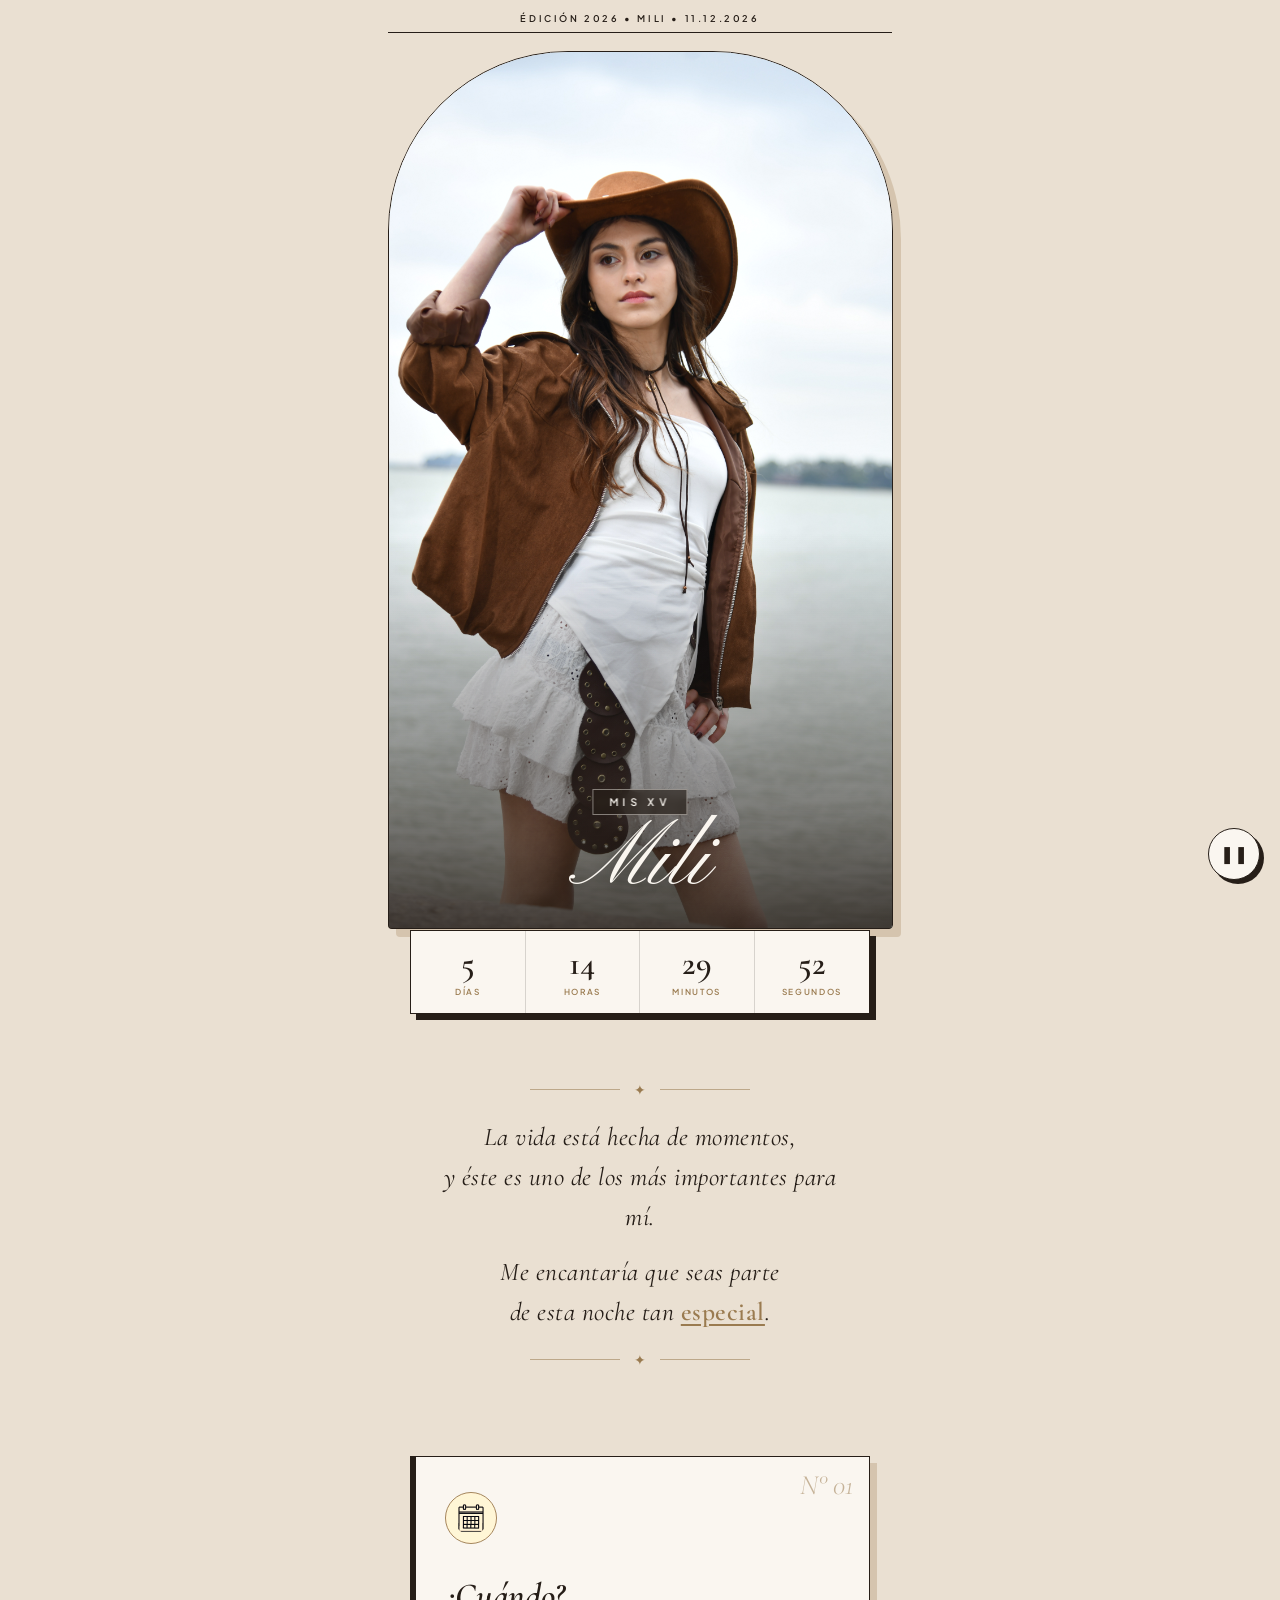
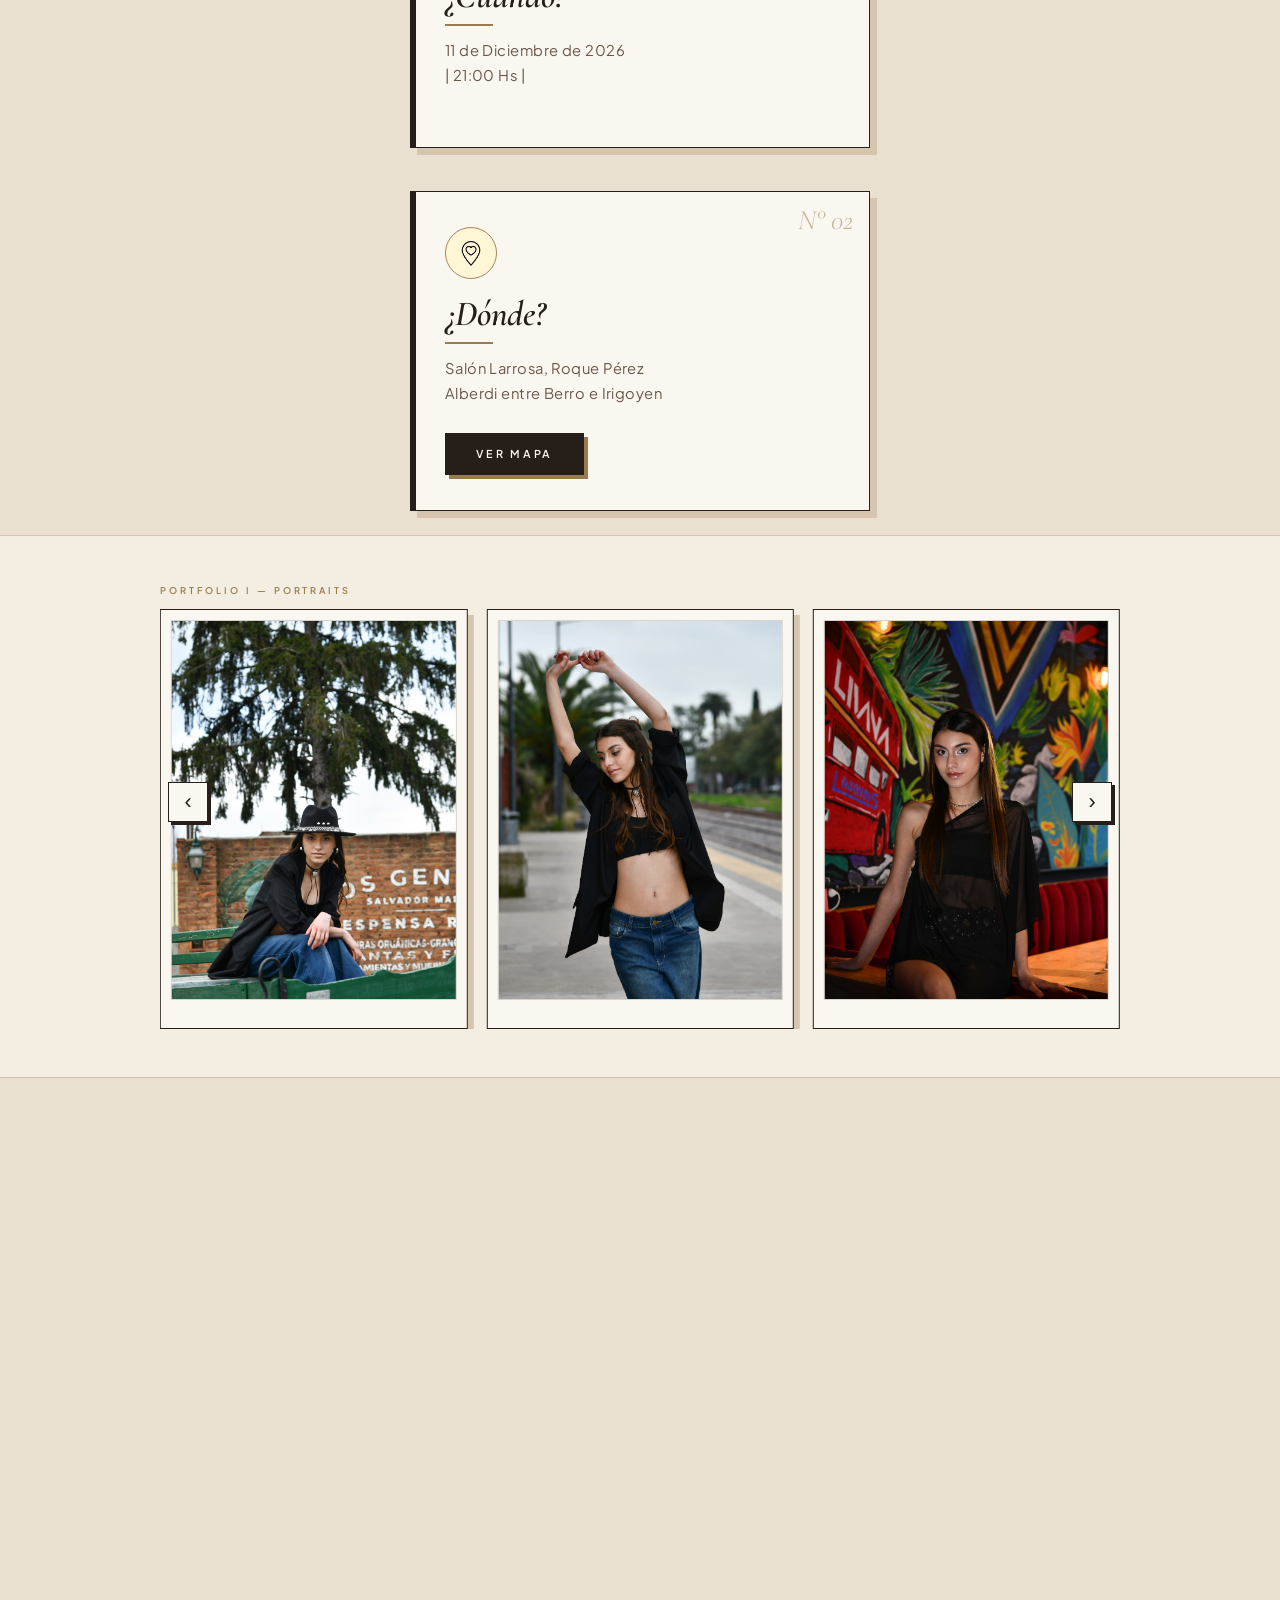
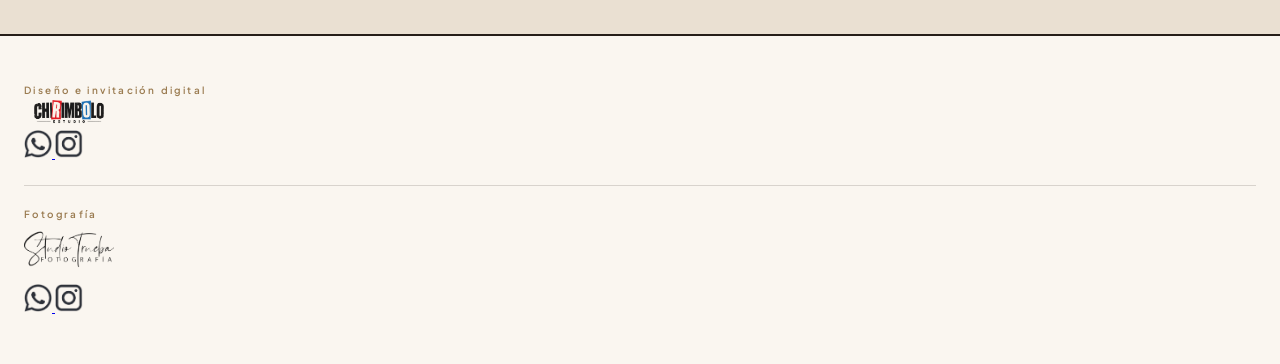
==== commit 914bada6: "Update invitacion.html" ====
--- a/invitacion.html
+++ b/invitacion.html
@@ -372,7 +372,7 @@
 
 <section class="asistencia-section reveal">
   <p class="asistencia-titulo">Confirmá tú Asistencia</p>
-  <p class="asistencia-fecha">Antes del 1 de Agosto de 2026</p>
+  <p class="asistencia-fecha">Antes del 1 de Diciembre de 2026</p>
 
   <!-- CANTIDAD (AFUERA DEL CUADRO) -->
 <div class="cantidad-wrapper">
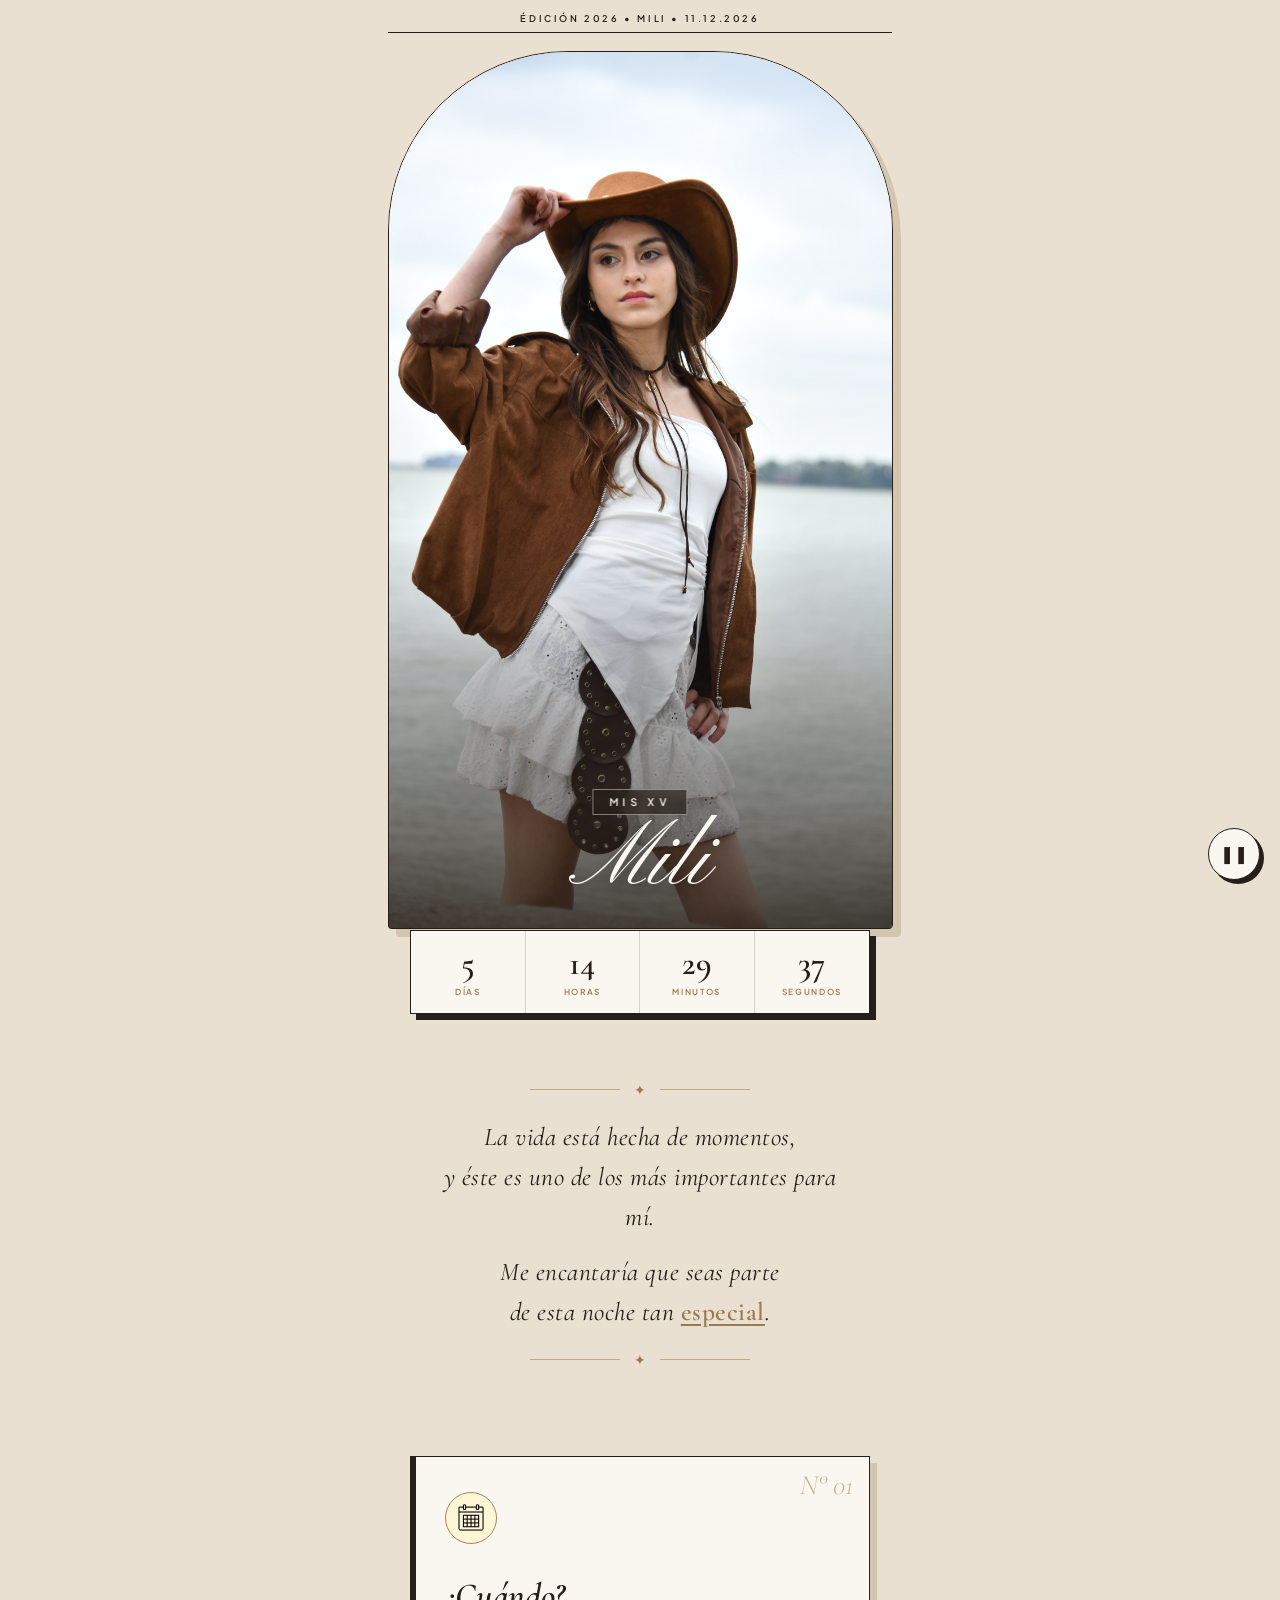
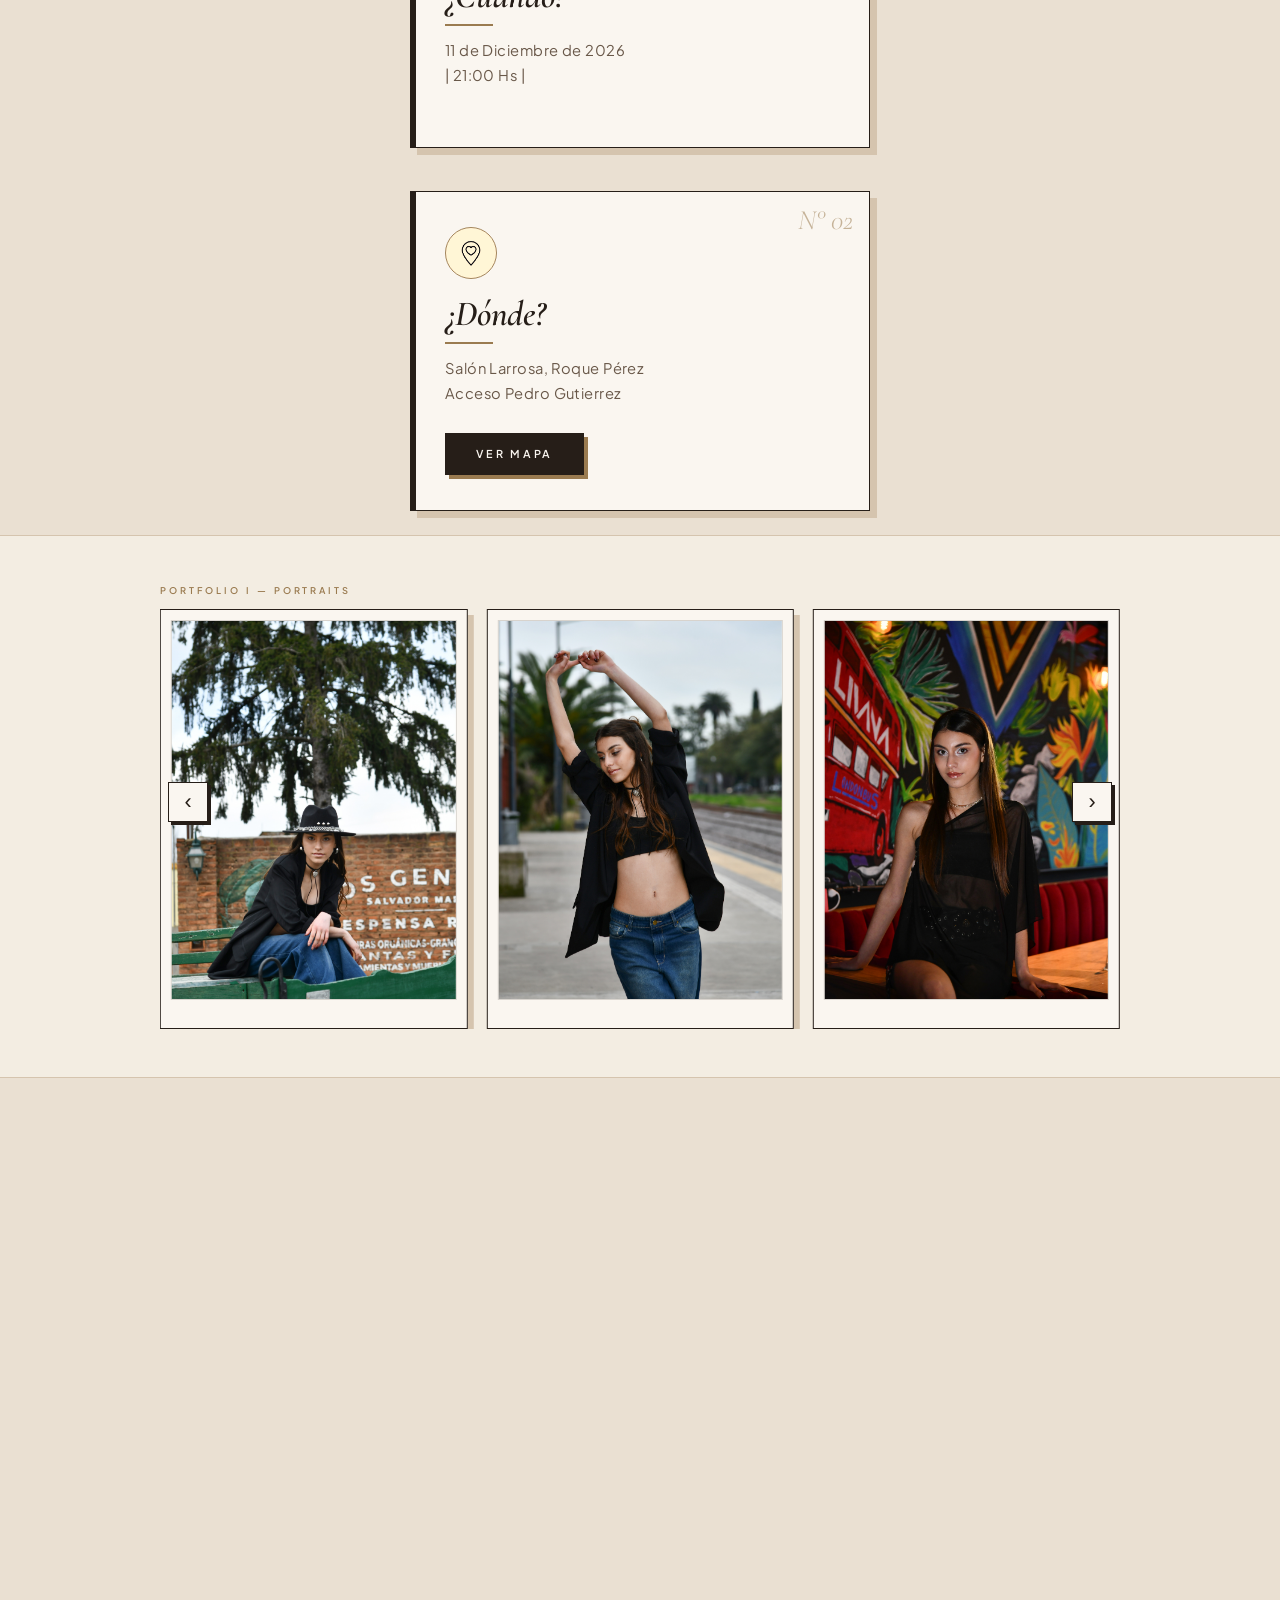
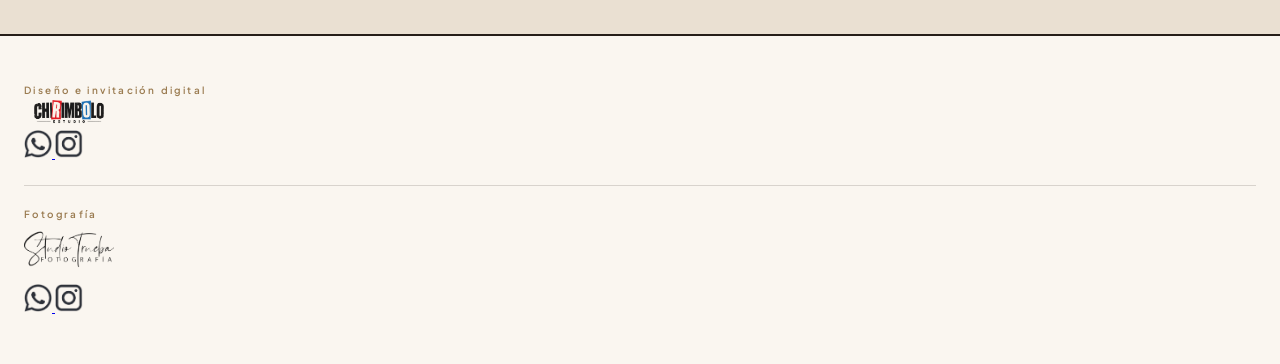
==== commit 2491570b: "Update invitacion.html" ====
--- a/invitacion.html
+++ b/invitacion.html
@@ -105,7 +105,7 @@
 
   <p class="donde-info">
     Salón Larrosa, Roque Pérez <br>
-    Alberdi entre Berro e Irigoyen
+    Acceso Pedro Gutierrez
   </p>
 
   <button class="donde-boton" onclick="abrirMapa('fiesta')">
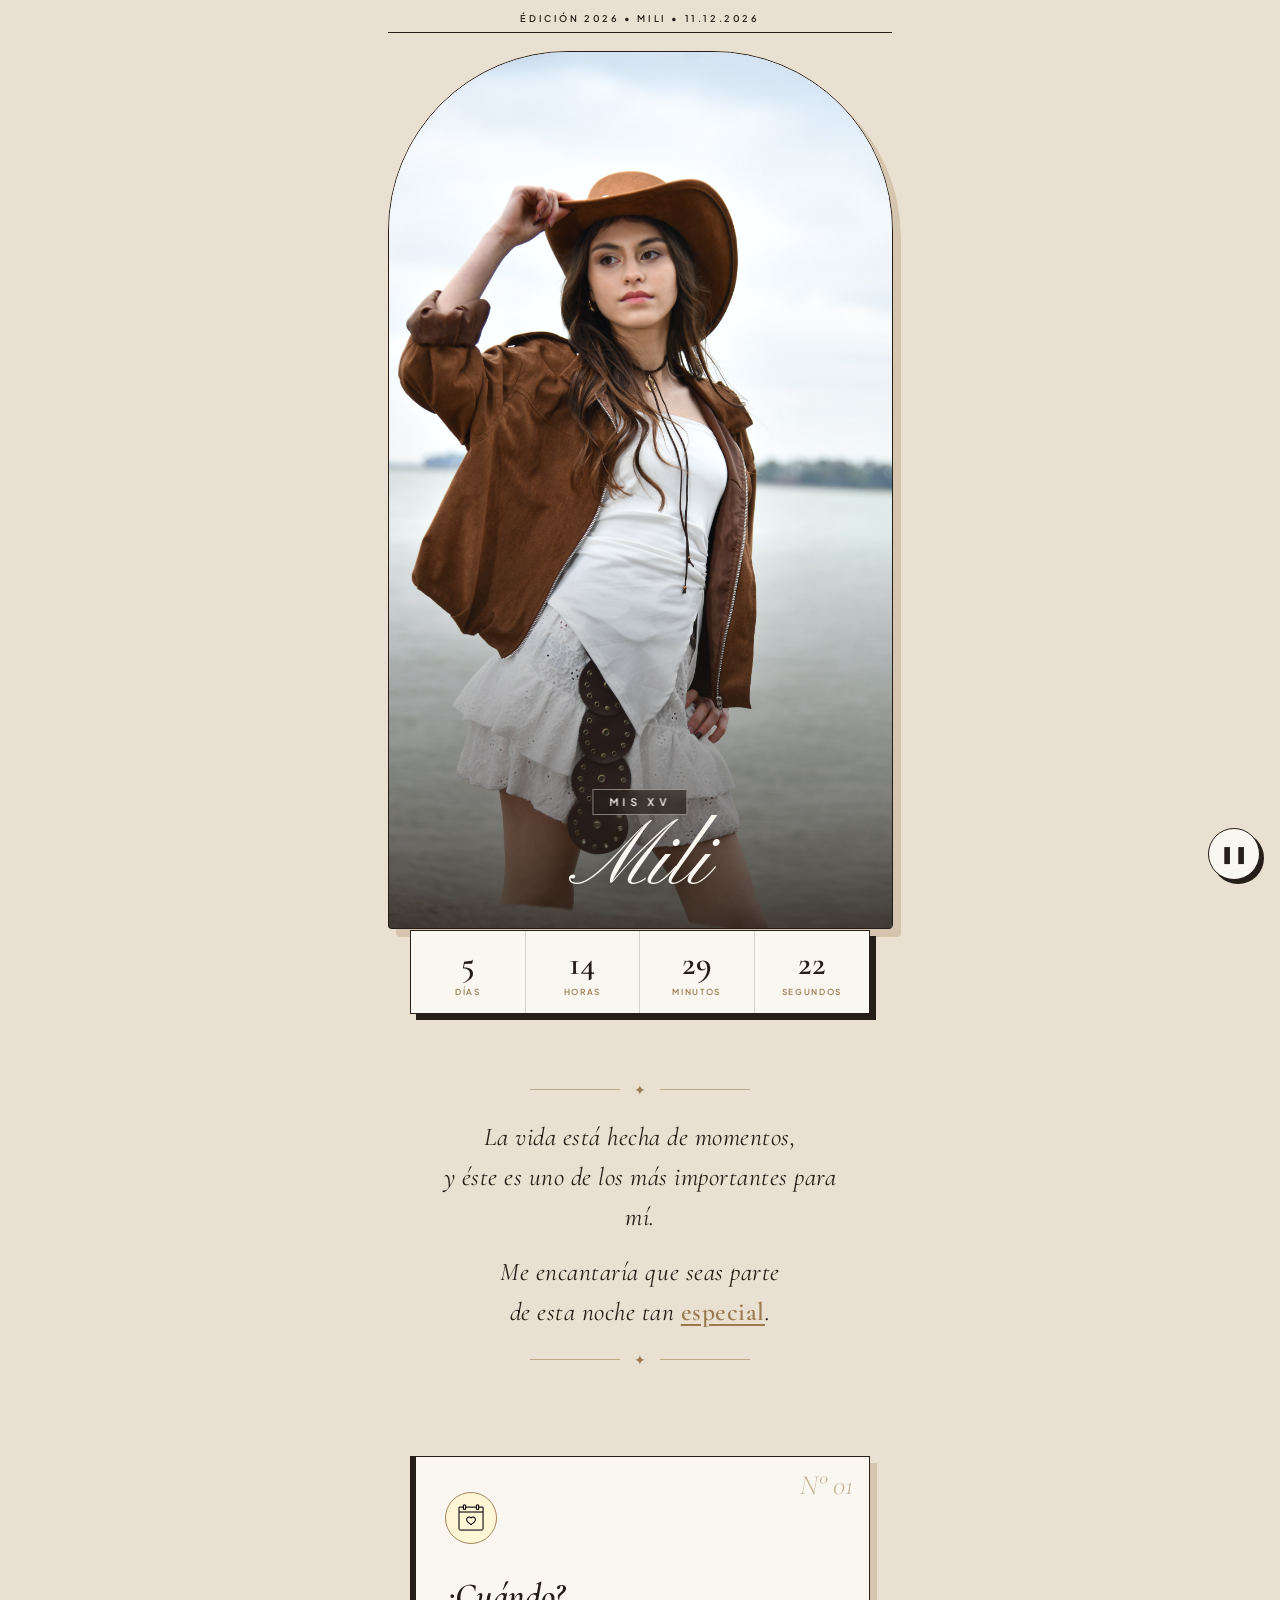
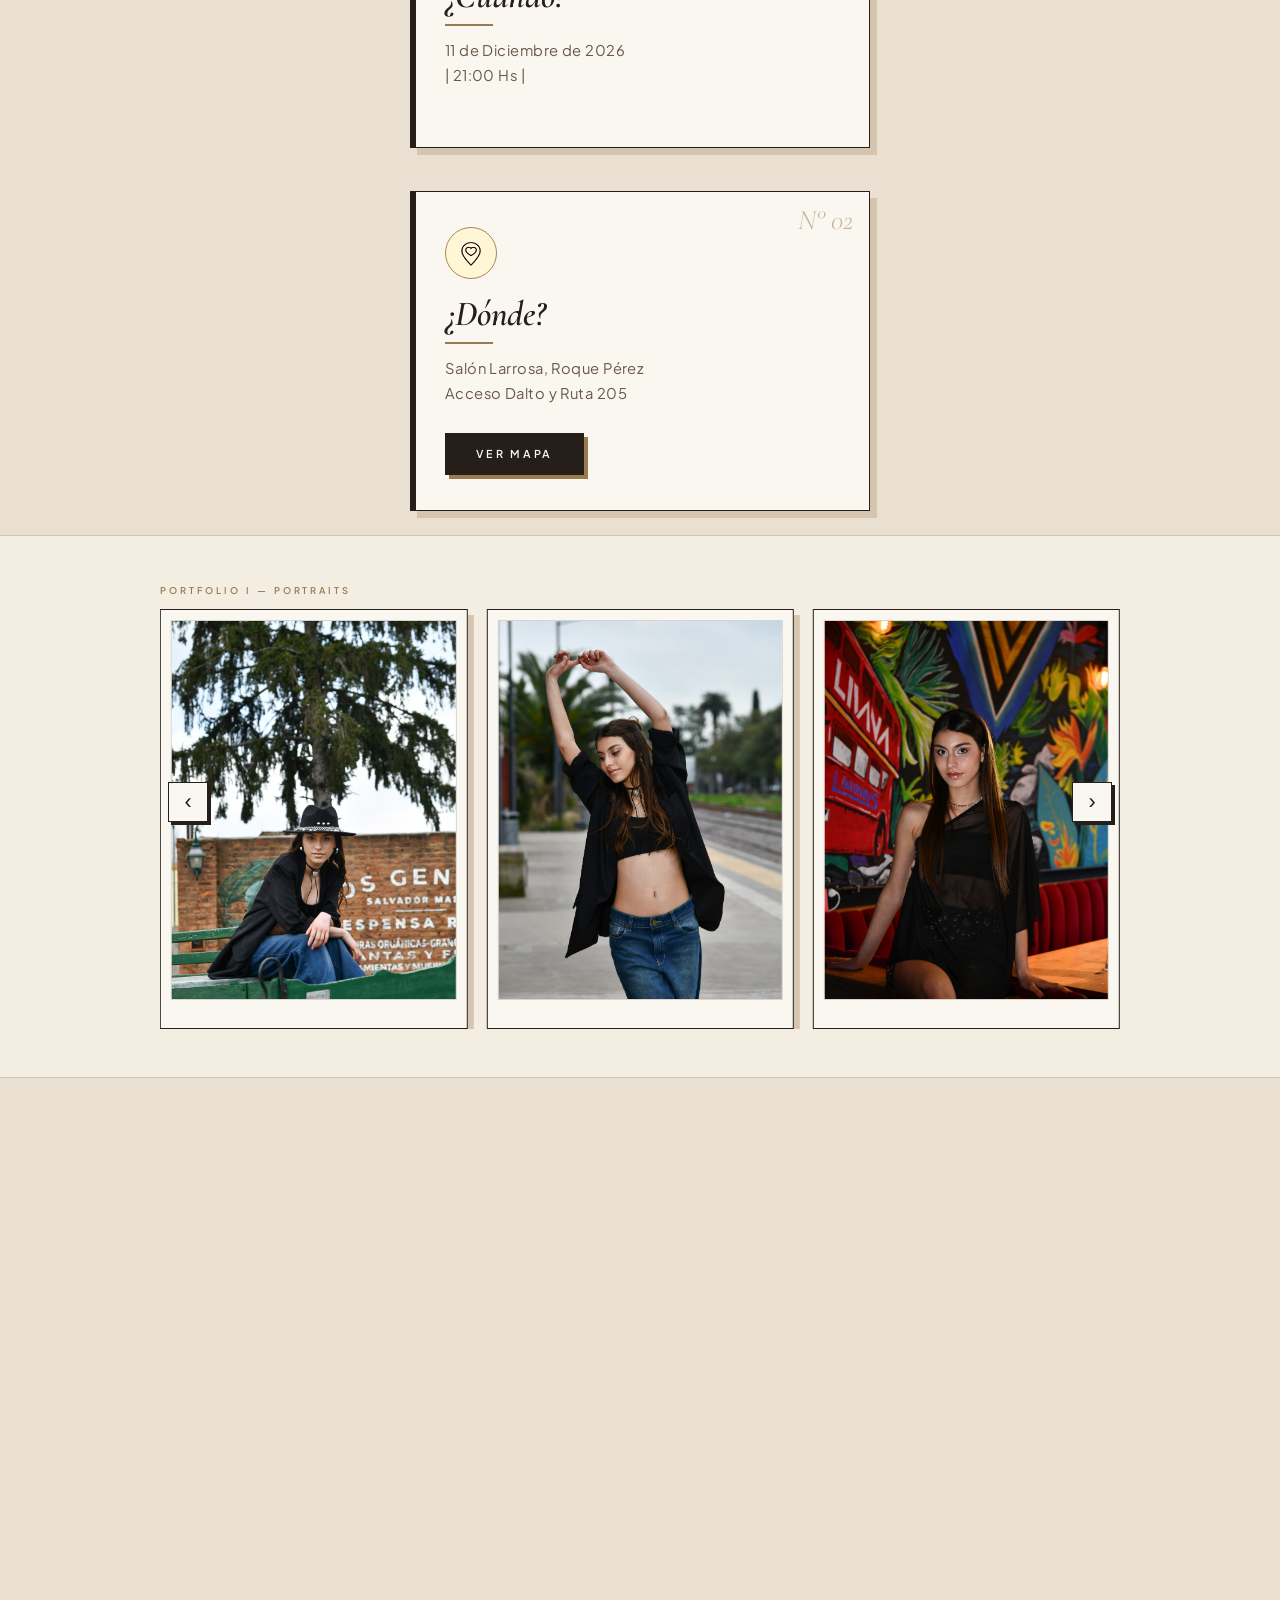
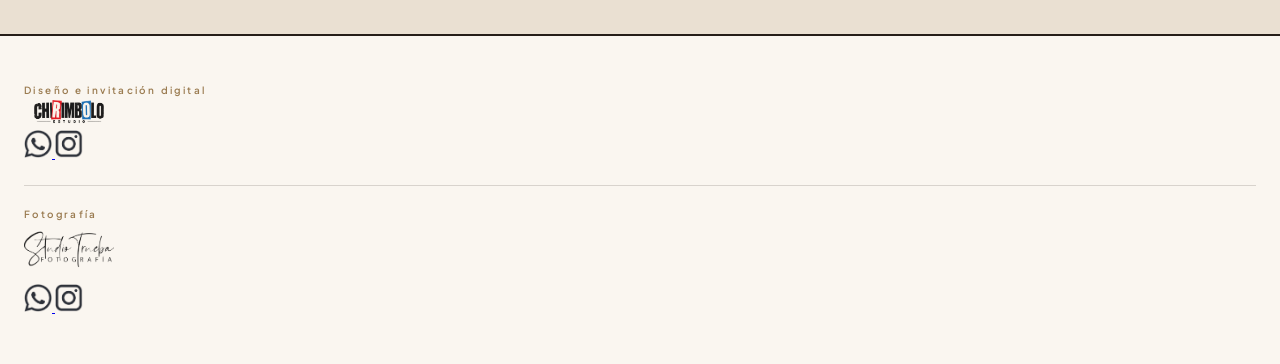
==== commit a9897f1d: "Update invitacion.html" ====
--- a/invitacion.html
+++ b/invitacion.html
@@ -105,7 +105,7 @@
 
   <p class="donde-info">
     Salón Larrosa, Roque Pérez <br>
-    Acceso Pedro Gutierrez
+    Acceso Dalto y Ruta 205
   </p>
 
   <button class="donde-boton" onclick="abrirMapa('fiesta')">
